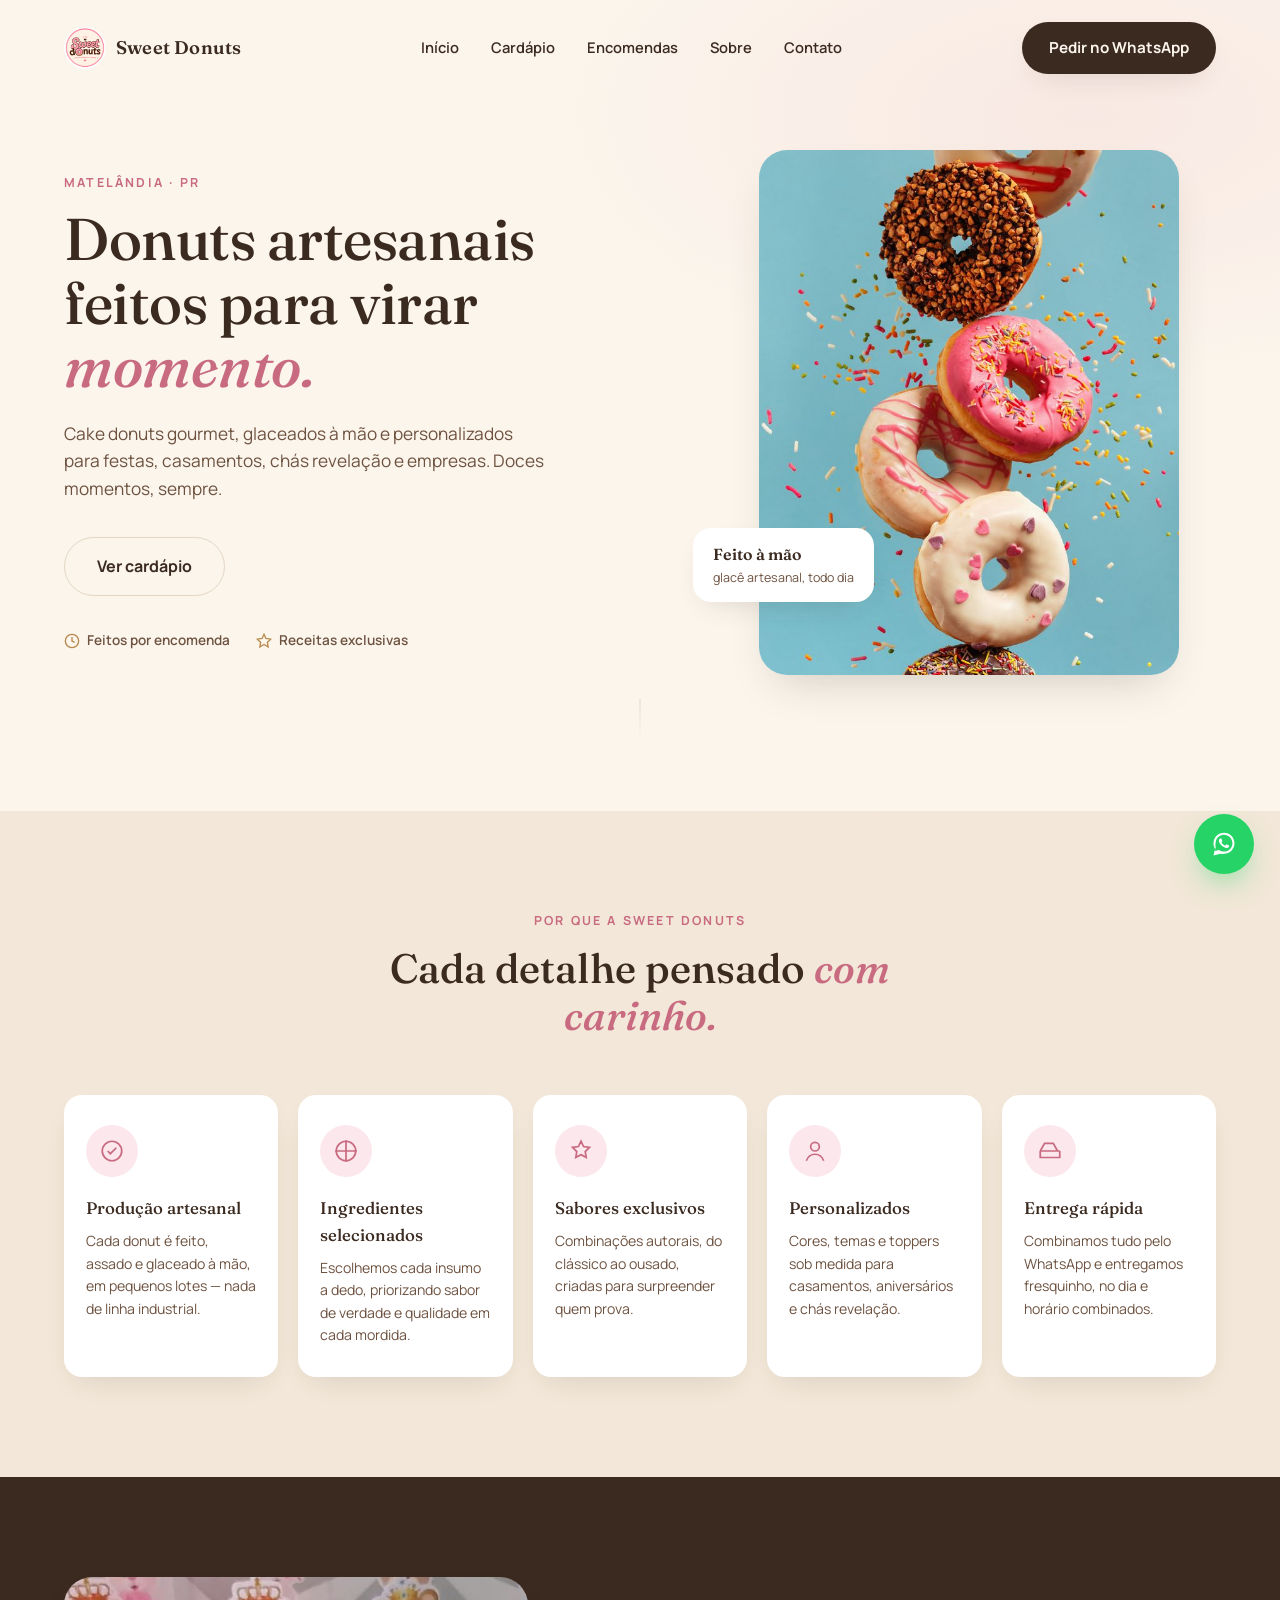
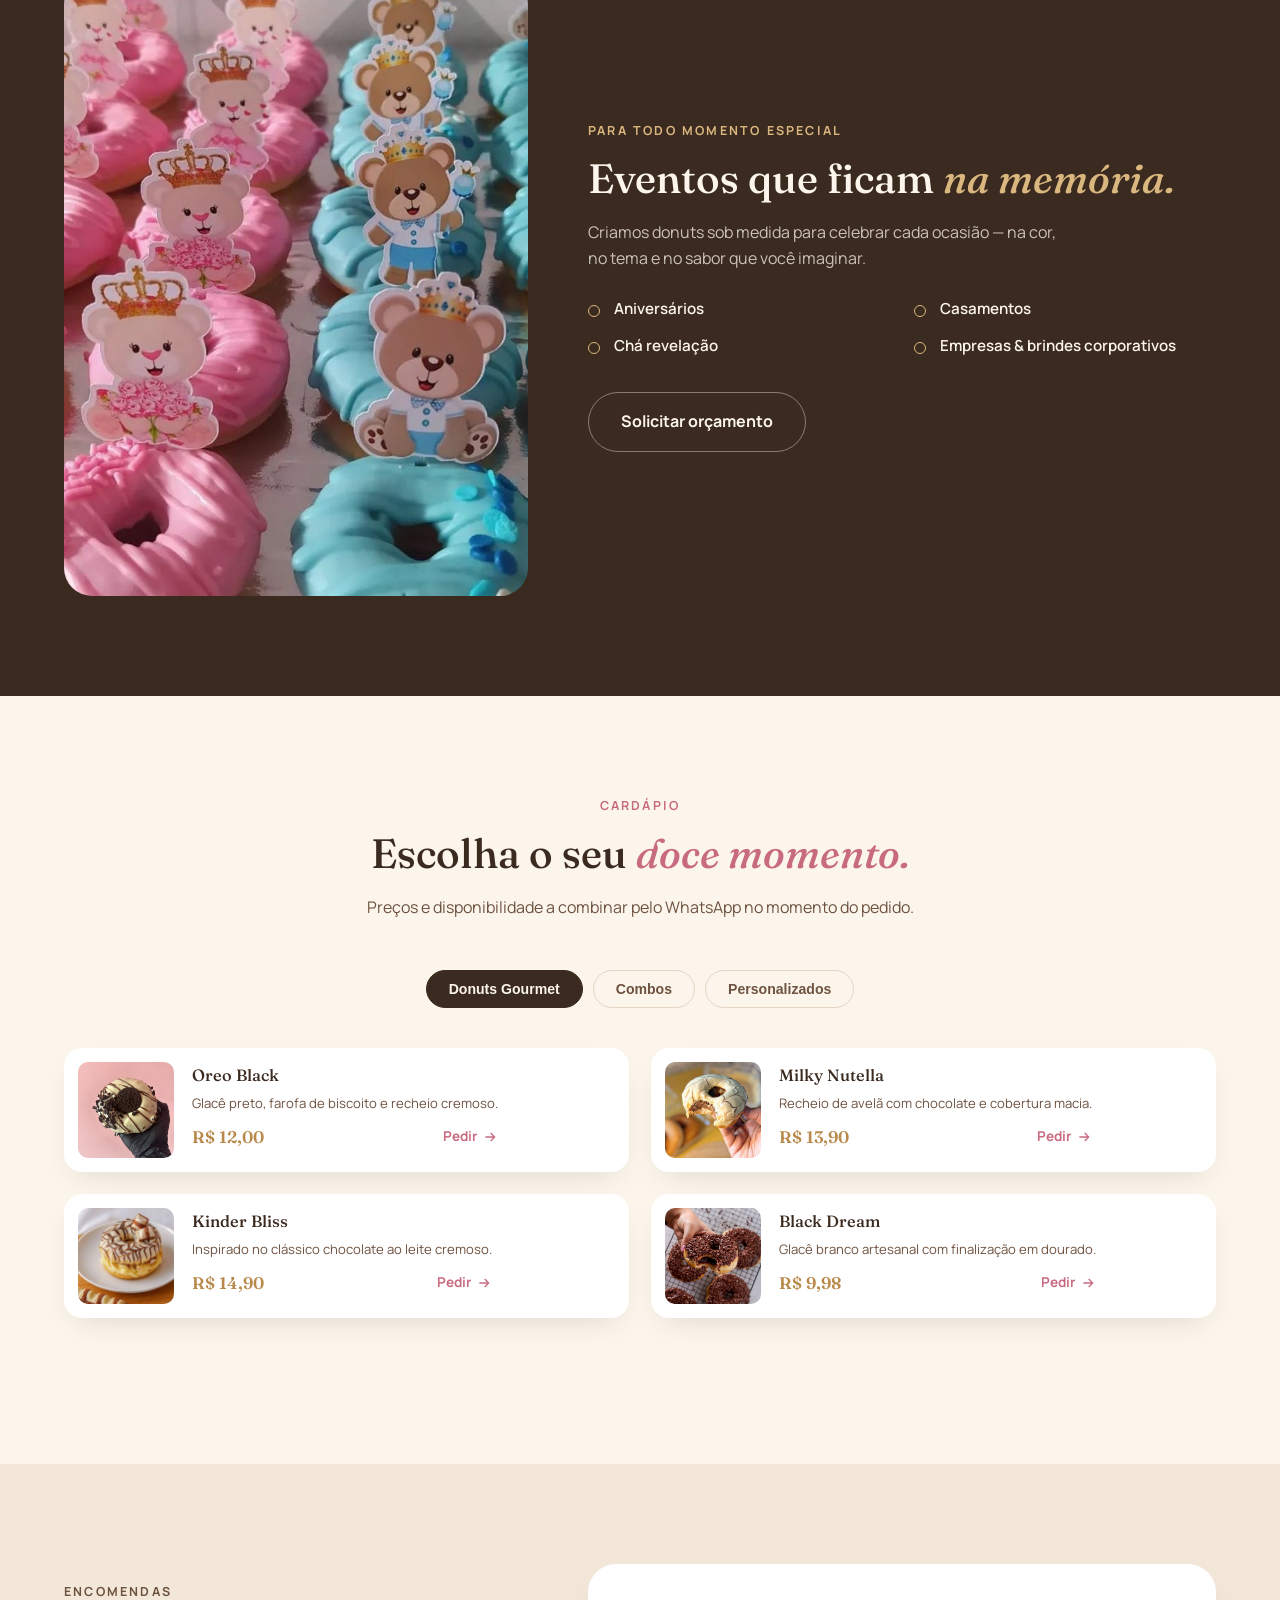
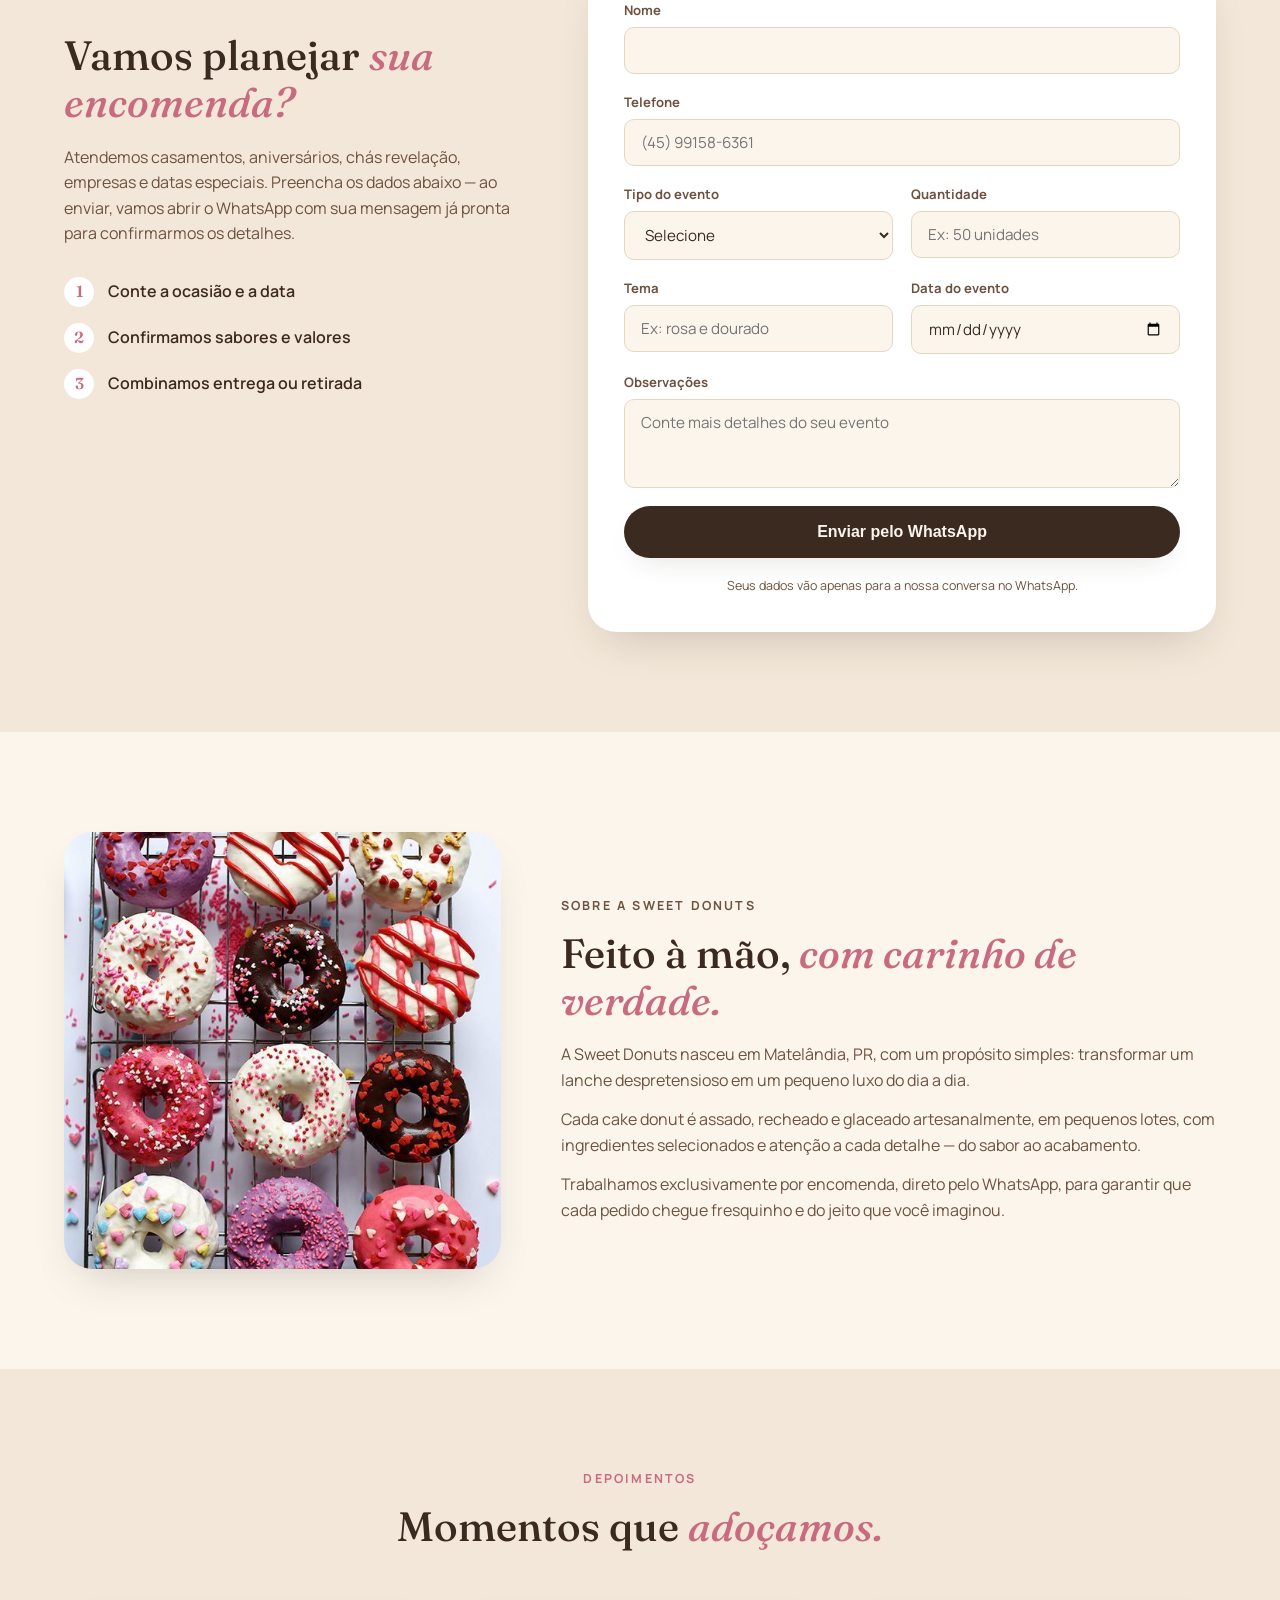
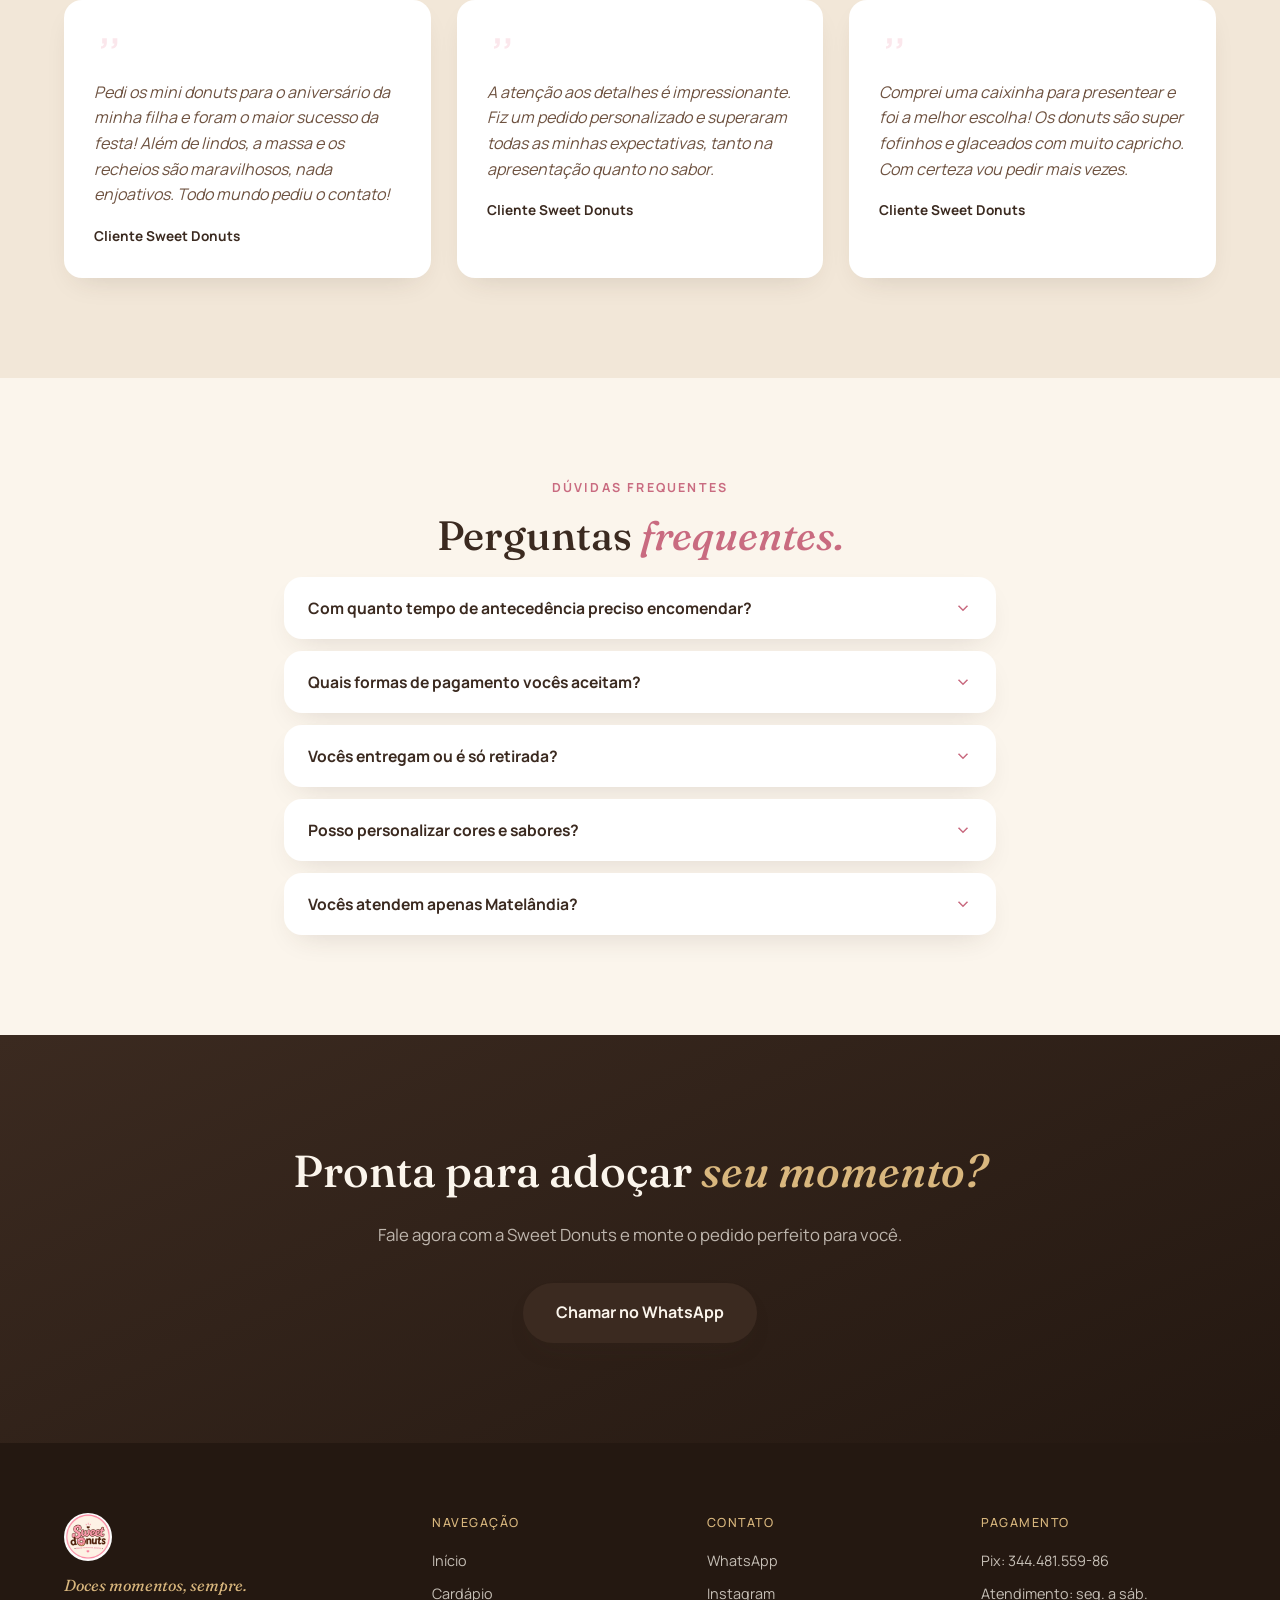
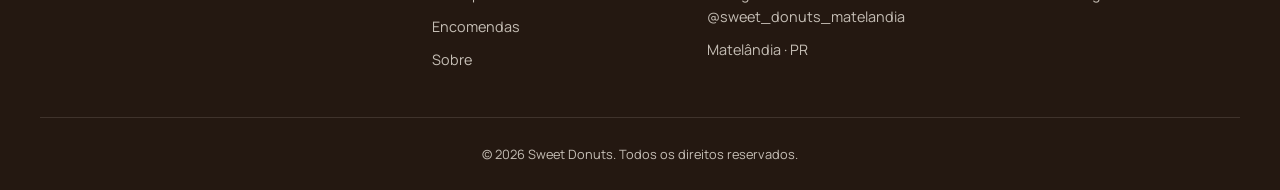
==== index.html @ 47b3ca5d "Update index.html" ====
<!DOCTYPE html>
<html lang="pt-BR">
<head>
<meta charset="UTF-8">
<meta name="viewport" content="width=device-width, initial-scale=1.0">
<title>Sweet Donuts — Cake Donuts Artesanais em Matelândia, PR</title>
<meta name="description" content="Cake donuts artesanais, gourmet e personalizados para festas, casamentos, chá revelação e empresas em Matelândia, PR. Peça pelo WhatsApp.">

<!-- Open Graph -->
<meta property="og:type" content="website">
<meta property="og:title" content="Sweet Donuts — Cake Donuts Artesanais">
<meta property="og:description" content="Donuts gourmet e personalizados para todos os momentos doces. Encomendas para festas, casamentos, chá revelação e empresas.">
<meta property="og:image" content="images/logo-sweet-donuts.png">
<meta property="og:locale" content="pt_BR">

<!-- Twitter Card -->
<meta name="twitter:card" content="summary_large_image">
<meta name="twitter:title" content="Sweet Donuts — Cake Donuts Artesanais">
<meta name="twitter:description" content="Donuts gourmet e personalizados para todos os momentos doces em Matelândia, PR.">
<meta name="twitter:image" content="images/logo-sweet-donuts.png">

<link rel="icon" type="image/png" href="images/logo-sweet-donuts.png">

<!-- Schema.org -->
<script type="application/ld+json">
{
  "@context": "https://schema.org",
  "@type": "Bakery",
  "name": "Sweet Donuts",
  "image": "images/logo-sweet-donuts.png",
  "description": "Cake donuts artesanais, gourmet e personalizados para festas, casamentos, chá revelação e empresas.",
  "address": {
    "@type": "PostalAddress",
    "addressLocality": "Matelândia",
    "addressRegion": "PR",
    "addressCountry": "BR"
  },
  "sameAs": ["https://www.instagram.com/sweet_donuts_matelandia"]
}
</script>

<link rel="preconnect" href="https://fonts.googleapis.com">
<link rel="preconnect" href="https://fonts.gstatic.com" crossorigin>
<link href="https://fonts.googleapis.com/css2?family=Fraunces:ital,opsz,wght@0,9..144,400;0,9..144,500;0,9..144,600;1,9..144,500&family=Manrope:wght@400;500;600;700;800&display=swap" rel="stylesheet">

<link rel="stylesheet" href="css/styles.css">
</head>
<body>

<!-- ============ TELA DE CARREGAMENTO ============ -->
<div id="loader" aria-hidden="true">
  <svg viewBox="0 0 100 100" width="64" height="64">
    <circle cx="50" cy="50" r="40" fill="none" stroke="#EADFCF" stroke-width="8"/>
    <circle id="loader-ring" cx="50" cy="50" r="40" fill="none" stroke="#C89A5B" stroke-width="8" stroke-linecap="round" stroke-dasharray="251" stroke-dashoffset="251"/>
  </svg>
</div>

<!-- ============ HEADER ============ -->
<header id="site-header" class="site-header">
  <div class="container header-inner">
    <a href="#inicio" class="brand" aria-label="Sweet Donuts — início">
      <img src="images/logo-sweet-donuts.png" alt="Sweet Donuts" class="brand-logo">
      <span class="brand-name">Sweet Donuts</span>
    </a>

    <nav class="nav-desktop" aria-label="Navegação principal">
      <a href="#inicio">Início</a>
      <a href="#cardapio">Cardápio</a>
      <a href="#encomendas">Encomendas</a>
      <a href="#sobre">Sobre</a>
      <a href="#contato">Contato</a>
    </nav>

    <a class="btn btn-primary btn-nav-cta" data-wa-cta="Olá! Vim pelo site e gostaria de fazer um pedido." target="_blank" rel="noopener">
      Pedir no WhatsApp
    </a>

    <button id="menu-toggle" class="menu-toggle" aria-expanded="false" aria-controls="nav-mobile" aria-label="Abrir menu">
      <span></span><span></span><span></span>
    </button>
  </div>

  <nav id="nav-mobile" class="nav-mobile" aria-label="Navegação móvel">
    <a href="#inicio">Início</a>
    <a href="#cardapio">Cardápio</a>
    <a href="#encomendas">Encomendas</a>
    <a href="#sobre">Sobre</a>
    <a href="#contato">Contato</a>
    <a class="btn btn-primary" data-wa-cta="Olá! Vim pelo site e gostaria de fazer um pedido." target="_blank" rel="noopener">Pedir no WhatsApp</a>
  </nav>
</header>

<main id="inicio">

  <!-- ============ HERO ============ -->
  <section class="hero">
    <div class="container hero-inner">
      <div class="hero-copy reveal">
        <p class="eyebrow">Matelândia · PR</p>
        <h1 class="hero-title">Donuts artesanais<br> feitos para virar <em>momento.</em></h1>
        <p class="hero-subtitle">Cake donuts gourmet, glaceados à mão e personalizados para festas, casamentos, chás revelação e empresas. Doces momentos, sempre.</p>
        <div class="hero-actions">
          <a class="btn btn-ghost btn-lg" href="#cardapio">Ver cardápio</a>
        </div>
        <div class="hero-badges">
          <span><svg width="16" height="16" viewBox="0 0 24 24" fill="none" stroke="currentColor" stroke-width="2"><circle cx="12" cy="12" r="10"/><path d="M12 6v6l4 2"/></svg> Feitos por encomenda</span>
          <span><svg width="16" height="16" viewBox="0 0 24 24" fill="none" stroke="currentColor" stroke-width="2"><path d="M12 2l2.9 6.26L22 9.27l-5 4.87L18.2 21 12 17.27 5.8 21 7 14.14 2 9.27l7.1-1.01z"/></svg> Receitas exclusivas</span>
        </div>
      </div>

      <div class="hero-media reveal">
        <div class="hero-blob"></div>
        <img src="images/home.png" alt="Cake donuts artesanais Sweet Donuts com glacê branco e detalhes dourados" class="hero-photo">
        <div class="hero-floating-card">
          <span class="hero-floating-title">Feito à mão</span>
          <span class="hero-floating-sub">glacê artesanal, todo dia</span>
        </div>
      </div>
    </div>
    <div class="scroll-cue" aria-hidden="true"><span></span></div>
  </section>

  <div class="drip-divider" aria-hidden="true"></div>

  <!-- ============ POR QUE ESCOLHER ============ -->
  <section class="section section-cream" aria-labelledby="porque-title">
    <div class="container">
      <p class="eyebrow center reveal">Por que a Sweet Donuts</p>
      <h2 id="porque-title" class="section-title center reveal">Cada detalhe pensado <em>com carinho.</em></h2>

      <div class="features-grid">
        <article class="feature-card reveal">
          <span class="feature-icon" aria-hidden="true">
            <svg width="26" height="26" viewBox="0 0 24 24" fill="none" stroke="currentColor" stroke-width="1.6"><path d="M3 12a9 9 0 1018 0 9 9 0 00-18 0z"/><path d="M8 12l2.5 2.5L16 9"/></svg>
          </span>
          <h3>Produção artesanal</h3>
          <p>Cada donut é feito, assado e glaceado à mão, em pequenos lotes — nada de linha industrial.</p>
        </article>

        <article class="feature-card reveal">
          <span class="feature-icon" aria-hidden="true">
            <svg width="26" height="26" viewBox="0 0 24 24" fill="none" stroke="currentColor" stroke-width="1.6"><path d="M12 2v20M2 12h20"/><circle cx="12" cy="12" r="9"/></svg>
          </span>
          <h3>Ingredientes selecionados</h3>
          <p>Escolhemos cada insumo a dedo, priorizando sabor de verdade e qualidade em cada mordida.</p>
        </article>

        <article class="feature-card reveal">
          <span class="feature-icon" aria-hidden="true">
            <svg width="26" height="26" viewBox="0 0 24 24" fill="none" stroke="currentColor" stroke-width="1.6"><path d="M12 3l2.4 4.9 5.4.8-3.9 3.8.9 5.4-4.8-2.5-4.8 2.5.9-5.4-3.9-3.8 5.4-.8z"/></svg>
          </span>
          <h3>Sabores exclusivos</h3>
          <p>Combinações autorais, do clássico ao ousado, criadas para surpreender quem prova.</p>
        </article>

        <article class="feature-card reveal">
          <span class="feature-icon" aria-hidden="true">
            <svg width="26" height="26" viewBox="0 0 24 24" fill="none" stroke="currentColor" stroke-width="1.6"><path d="M4 21c1.5-4 4-6 8-6s6.5 2 8 6"/><circle cx="12" cy="8" r="4"/></svg>
          </span>
          <h3>Personalizados</h3>
          <p>Cores, temas e toppers sob medida para casamentos, aniversários e chás revelação.</p>
        </article>

        <article class="feature-card reveal">
          <span class="feature-icon" aria-hidden="true">
            <svg width="26" height="26" viewBox="0 0 24 24" fill="none" stroke="currentColor" stroke-width="1.6"><path d="M3 12l4-7h8l4 7M3 12v6h18v-6M3 12h18"/></svg>
          </span>
          <h3>Entrega rápida</h3>
          <p>Combinamos tudo pelo WhatsApp e entregamos fresquinho, no dia e horário combinados.</p>
        </article>
      </div>
    </div>
  </section>

  <!-- ============ PRODUTOS DESTAQUE ============ -->

  <!-- ============ EVENTOS ============ -->
  <section class="section section-cacau" aria-labelledby="eventos-title">
    <div class="container eventos-inner">
      <div class="eventos-media reveal">
        <img src="images/eventos-cha-revelacao.jpg" alt="Mesa de donuts personalizados em tons rosa e azul para chá revelação" loading="lazy">
      </div>
      <div class="eventos-copy reveal">
        <p class="eyebrow eyebrow-light">Para todo momento especial</p>
        <h2 class="section-title title-light">Eventos que ficam <em>na memória.</em></h2>
        <p class="eventos-text">Criamos donuts sob medida para celebrar cada ocasião — na cor, no tema e no sabor que você imaginar.</p>

        <ul class="eventos-list">
          <li>Aniversários</li>
          <li>Casamentos</li>
          <li>Chá revelação</li>
          <li>Empresas &amp; brindes corporativos</li>
        </ul>

        <a href="#encomendas" class="btn btn-outline-light btn-lg">Solicitar orçamento</a>
      </div>
    </div>
  </section>

  <!-- ============ CARDÁPIO ============ -->
  <section id="cardapio" class="section" aria-labelledby="cardapio-title">
    <div class="container">
      <p class="eyebrow center reveal">Cardápio</p>
      <h2 id="cardapio-title" class="section-title center reveal">Escolha o seu <em>doce momento.</em></h2>
      <p class="section-lead center reveal">Preços e disponibilidade a combinar pelo WhatsApp no momento do pedido.</p>

      <div class="menu-tabs reveal" role="tablist" aria-label="Categorias do cardápio">
        <button class="menu-tab is-active" role="tab" aria-selected="true" data-tab="gourmet">Donuts Gourmet</button>
        <button class="menu-tab" role="tab" aria-selected="false" data-tab="combos">Combos</button>
        <button class="menu-tab" role="tab" aria-selected="false" data-tab="personalizados">Personalizados</button>
      </div>

      <div class="menu-panel is-active" data-panel="gourmet" role="tabpanel">
        <div class="menu-grid">
          <div class="menu-item reveal">
            <img src="images/oreoblack.png" alt="Donut Oreo Black" loading="lazy">
            <div class="menu-item-body">
              <h3>Oreo Black</h3>
              <p>Glacê preto, farofa de biscoito e recheio cremoso.</p>
              <div class="menu-item-footer">
                <span class="price">R$ 12,00</span>
                <a data-wa-cta="Olá! Gostaria de pedir: Oreo Black" target="_blank" rel="noopener" aria-label="Pedir Oreo Black pelo WhatsApp" class="icon-link">Pedir <svg width="16" height="16" viewBox="0 0 24 24" fill="none" stroke="currentColor" stroke-width="2"><path d="M5 12h14M13 6l6 6-6 6"/></svg></a>
              </div>
            </div>
          </div>

          <div class="menu-item reveal">
            <img src="images/milkynutella.png" alt="Donut Milky Nutella" loading="lazy">
            <div class="menu-item-body">
              <h3>Milky Nutella</h3>
              <p>Recheio de avelã com chocolate e cobertura macia.</p>
              <div class="menu-item-footer">
                <span class="price">R$ 13,90</span>
                <a data-wa-cta="Olá! Gostaria de pedir: Milky Nutella" target="_blank" rel="noopener" aria-label="Pedir Milky Nutella pelo WhatsApp" class="icon-link">Pedir <svg width="16" height="16" viewBox="0 0 24 24" fill="none" stroke="currentColor" stroke-width="2"><path d="M5 12h14M13 6l6 6-6 6"/></svg></a>
              </div>
            </div>
          </div>

          <div class="menu-item reveal">
            <img src="images/kinderbliss.png" alt="Donut Kinder Bliss" loading="lazy">
            <div class="menu-item-body">
              <h3>Kinder Bliss</h3>
              <p>Inspirado no clássico chocolate ao leite cremoso.</p>
              <div class="menu-item-footer">
                <span class="price">R$ 14,90</span>
                <a data-wa-cta="Olá! Gostaria de pedir: Kinder Bliss" target="_blank" rel="noopener" aria-label="Pedir Kinder Bliss pelo WhatsApp" class="icon-link">Pedir <svg width="16" height="16" viewBox="0 0 24 24" fill="none" stroke="currentColor" stroke-width="2"><path d="M5 12h14M13 6l6 6-6 6"/></svg></a>
              </div>
            </div>
          </div>

          <div class="menu-item reveal">
            <img src="images/blackdream.png" alt="Donut Black Dream" loading="lazy">
            <div class="menu-item-body">
              <h3>Black Dream</h3>
              <p>Glacê branco artesanal com finalização em dourado.</p>
              <div class="menu-item-footer">
                <span class="price">R$ 9,98</span>
                <a data-wa-cta="Olá! Gostaria de pedir: Black Dream" target="_blank" rel="noopener" aria-label="Pedir Black Dream pelo WhatsApp" class="icon-link">Pedir <svg width="16" height="16" viewBox="0 0 24 24" fill="none" stroke="currentColor" stroke-width="2"><path d="M5 12h14M13 6l6 6-6 6"/></svg></a>
              </div>
            </div>
          </div>
        </div>
      </div>

      <div class="menu-panel" data-panel="combos" role="tabpanel" hidden>
        <div class="menu-grid">
          <div class="menu-item reveal">
            <img src="images/" alt="Caixa com 6 mini donuts" loading="lazy">
            <div class="menu-item-body">
              <h3>Caixa 6 Mini</h3>
              <p>Seis mini donuts sortidos, ideal para presentear.</p>
              <div class="menu-item-footer">
                <span class="price">R$ 12,00</span>
                <a data-wa-cta="Olá! Gostaria de pedir: Caixa 6 Mini" target="_blank" rel="noopener" aria-label="Pedir Caixa 6 Mini pelo WhatsApp" class="icon-link">Pedir <svg width="16" height="16" viewBox="0 0 24 24" fill="none" stroke="currentColor" stroke-width="2"><path d="M5 12h14M13 6l6 6-6 6"/></svg></a>
              </div>
            </div>
          </div>

          <div class="menu-item reveal">
            <img src="images/" alt="Caixa com 8 mini donuts" loading="lazy">
            <div class="menu-item-body">
              <h3>Caixa 8 Mini</h3>
              <p>Oito mini donuts sortidos, para compartilhar.</p>
              <div class="menu-item-footer">
                <span class="price">R$ 17,90</span>
                <a data-wa-cta="Olá! Gostaria de pedir: Caixa 8 Mini" target="_blank" rel="noopener" aria-label="Pedir Caixa 8 Mini pelo WhatsApp" class="icon-link">Pedir <svg width="16" height="16" viewBox="0 0 24 24" fill="none" stroke="currentColor" stroke-width="2"><path d="M5 12h14M13 6l6 6-6 6"/></svg></a>
              </div>
            </div>
          </div>

          <div class="menu-item reveal">
            <img src="imagens/" alt="Caixa com 12 mini donuts" loading="lazy">
            <div class="menu-item-body">
              <h3>Caixa 12 Mini</h3>
              <p>Doze mini donuts sortidos, para festejar em grupo.</p>
              <div class="menu-item-footer">
                <span class="price">R$ 23,99</span>
                <a data-wa-cta="Olá! Gostaria de pedir: Caixa 12 Mini" target="_blank" rel="noopener" aria-label="Pedir Caixa 12 Mini pelo WhatsApp" class="icon-link">Pedir <svg width="16" height="16" viewBox="0 0 24 24" fill="none" stroke="currentColor" stroke-width="2"><path d="M5 12h14M13 6l6 6-6 6"/></svg></a>
              </div>
            </div>
          </div>

          <div class="menu-item reveal">
            <img src="images/" alt="Centro de mesa com 100 mini donuts" loading="lazy">
            <div class="menu-item-body">
              <h3>Centro com 100</h3>
              <p>Centro de mesa com 100 mini donuts, perfeito para festas grandes.</p>
              <div class="menu-item-footer">
                <span class="price">R$ 190,00</span>
                <a data-wa-cta="Olá! Gostaria de pedir: Centro com 100" target="_blank" rel="noopener" aria-label="Pedir Centro com 100 pelo WhatsApp" class="icon-link">Pedir <svg width="16" height="16" viewBox="0 0 24 24" fill="none" stroke="currentColor" stroke-width="2"><path d="M5 12h14M13 6l6 6-6 6"/></svg></a>
              </div>
            </div>
          </div>

          <div class="menu-item reveal">
            <img src="images/3nopalito" alt="Palito com 3 mini donuts" loading="lazy">
            <div class="menu-item-body">
              <h3>Palito com 3</h3>
              <p>Espeto com três mini donuts, ótimo para lembrancinhas.</p>
              <div class="menu-item-footer">
                <span class="price">R$ 10,00</span>
                <a data-wa-cta="Olá! Gostaria de pedir: Palito com 3" target="_blank" rel="noopener" aria-label="Pedir Palito com 3 pelo WhatsApp" class="icon-link">Pedir <svg width="16" height="16" viewBox="0 0 24 24" fill="none" stroke="currentColor" stroke-width="2"><path d="M5 12h14M13 6l6 6-6 6"/></svg></a>
              </div>
            </div>
          </div>
        </div>
      </div>

      <div class="menu-panel" data-panel="personalizados" role="tabpanel" hidden>
        <div class="personalizados-box reveal">
          <img src="images/personalisados.png" alt="Donuts personalizados em tons pastel com toppers temáticos" loading="lazy">
          <div>
            <h3>Cada tema, do seu jeito</h3>
            <p>Cores, toppers e combinações exclusivas para o seu evento — conte pra gente a ocasião e criamos uma proposta sob medida.</p>
            <a href="#encomendas" class="btn btn-primary">Montar minha encomenda</a>
          </div>
        </div>
      </div>
    </div>
  </section>

  <div class="drip-divider" aria-hidden="true"></div>

  <!-- ============ ENCOMENDAS ============ -->
  <section id="encomendas" class="section section-cream" aria-labelledby="encomendas-title">
    <div class="container encomendas-inner">
      <div class="encomendas-copy reveal">
        <p class="eyebrow">Encomendas</p>
        <h2 id="encomendas-title" class="section-title">Vamos planejar <em>sua encomenda?</em></h2>
        <p>Atendemos casamentos, aniversários, chás revelação, empresas e datas especiais. Preencha os dados abaixo — ao enviar, vamos abrir o WhatsApp com sua mensagem já pronta para confirmarmos os detalhes.</p>

        <ul class="encomendas-steps">
          <li><span>1</span> Conte a ocasião e a data</li>
          <li><span>2</span> Confirmamos sabores e valores</li>
          <li><span>3</span> Combinamos entrega ou retirada</li>
        </ul>
      </div>

      <form id="form-encomenda" class="order-form reveal" novalidate>
        <div class="form-row">
          <label for="f-nome">Nome</label>
          <input id="f-nome" name="nome" type="text" required autocomplete="name">
        </div>

        <div class="form-row">
          <label for="f-telefone">Telefone</label>
          <input id="f-telefone" name="telefone" type="tel" required autocomplete="tel" placeholder="(45) 99158-6361">
        </div>

        <div class="form-row-group">
          <div class="form-row">
            <label for="f-evento">Tipo do evento</label>
            <select id="f-evento" name="evento" required>
              <option value="" disabled selected>Selecione</option>
              <option>Aniversário</option>
              <option>Casamento</option>
              <option>Chá revelação</option>
              <option>Empresa</option>
              <option>Outro</option>
            </select>
          </div>
          <div class="form-row">
            <label for="f-quantidade">Quantidade</label>
            <input id="f-quantidade" name="quantidade" type="text" placeholder="Ex: 50 unidades">
          </div>
        </div>

        <div class="form-row-group">
          <div class="form-row">
            <label for="f-tema">Tema</label>
            <input id="f-tema" name="tema" type="text" placeholder="Ex: rosa e dourado">
          </div>
          <div class="form-row">
            <label for="f-data">Data do evento</label>
            <input id="f-data" name="data" type="date">
          </div>
        </div>

        <div class="form-row">
          <label for="f-obs">Observações</label>
          <textarea id="f-obs" name="obs" rows="3" placeholder="Conte mais detalhes do seu evento"></textarea>
        </div>

        <button type="submit" class="btn btn-primary btn-lg btn-block">Enviar pelo WhatsApp</button>
        <p class="form-note">Seus dados vão apenas para a nossa conversa no WhatsApp.</p>
      </form>
    </div>
  </section>

  <!-- ============ SOBRE ============ -->
  <section id="sobre" class="section" aria-labelledby="sobre-title">
    <div class="container sobre-inner">
      <div class="sobre-media reveal">
        <img src="images/back.png" alt="Mini donuts artesanais Sweet Donuts com glacê rosé" loading="lazy">
      </div>
      <div class="sobre-copy reveal">
        <p class="eyebrow">Sobre a Sweet Donuts</p>
        <h2 id="sobre-title" class="section-title">Feito à mão, <em>com carinho de verdade.</em></h2>
        <p>A Sweet Donuts nasceu em Matelândia, PR, com um propósito simples: transformar um lanche despretensioso em um pequeno luxo do dia a dia.</p>
        <p>Cada cake donut é assado, recheado e glaceado artesanalmente, em pequenos lotes, com ingredientes selecionados e atenção a cada detalhe — do sabor ao acabamento.</p>
        <p>Trabalhamos exclusivamente por encomenda, direto pelo WhatsApp, para garantir que cada pedido chegue fresquinho e do jeito que você imaginou.</p>
      </div>
    </div>
  </section>

  <!-- ============ DEPOIMENTOS ============ -->
  <section class="section section-cream" aria-labelledby="depo-title">
    <div class="container">
      <p class="eyebrow center reveal">Depoimentos</p>
      <h2 id="depo-title" class="section-title center reveal">Momentos que <em>adoçamos.</em></h2>

      <div class="testimonials-grid">
        <blockquote class="testimonial-card reveal">
          <svg class="quote-mark" width="28" height="28" viewBox="0 0 24 24" fill="currentColor" aria-hidden="true"><path d="M7 7h4v4c0 3-2 5-5 5v-2c1.5 0 2.5-1 2.5-2.5H7V7zm9 0h4v4c0 3-2 5-5 5v-2c1.5 0 2.5-1 2.5-2.5h-1.5V7z"/></svg>
          <p>Pedi os mini donuts para o aniversário da minha filha e foram o maior sucesso da festa! Além de lindos, a massa e os recheios são maravilhosos, nada enjoativos. Todo mundo pediu o contato!</p>
          <footer>Cliente Sweet Donuts</footer>
        </blockquote>
        <blockquote class="testimonial-card reveal">
          <svg class="quote-mark" width="28" height="28" viewBox="0 0 24 24" fill="currentColor" aria-hidden="true"><path d="M7 7h4v4c0 3-2 5-5 5v-2c1.5 0 2.5-1 2.5-2.5H7V7zm9 0h4v4c0 3-2 5-5 5v-2c1.5 0 2.5-1 2.5-2.5h-1.5V7z"/></svg>
          <p>A atenção aos detalhes é impressionante. Fiz um pedido personalizado e superaram todas as minhas expectativas, tanto na apresentação quanto no sabor.</p>
          <footer>Cliente Sweet Donuts</footer>
        </blockquote>
        <blockquote class="testimonial-card reveal">
          <svg class="quote-mark" width="28" height="28" viewBox="0 0 24 24" fill="currentColor" aria-hidden="true"><path d="M7 7h4v4c0 3-2 5-5 5v-2c1.5 0 2.5-1 2.5-2.5H7V7zm9 0h4v4c0 3-2 5-5 5v-2c1.5 0 2.5-1 2.5-2.5h-1.5V7z"/></svg>
          <p>Comprei uma caixinha para presentear e foi a melhor escolha! Os donuts são super fofinhos e glaceados com muito capricho. Com certeza vou pedir mais vezes.</p>
          <footer>Cliente Sweet Donuts</footer>
        </blockquote>
      </div>
      
    </div>
  </section>

  <!-- ============ FAQ ============ -->
  <section class="section" aria-labelledby="faq-title">
    <div class="container container-narrow">
      <p class="eyebrow center reveal">Dúvidas frequentes</p>
      <h2 id="faq-title" class="section-title center reveal">Perguntas <em>frequentes.</em></h2>

      <div class="faq-list reveal">
        <div class="faq-item">
          <button class="faq-question" aria-expanded="false">Com quanto tempo de antecedência preciso encomendar?
            <svg width="18" height="18" viewBox="0 0 24 24" fill="none" stroke="currentColor" stroke-width="2"><path d="M6 9l6 6 6-6"/></svg>
          </button>
          <div class="faq-answer"><p>Para pedidos do dia a dia, recomendamos ao menos 2 dias de antecedência. Para eventos maiores, como casamentos e festas, quanto antes melhor.</p></div>
        </div>
        <div class="faq-item">
          <button class="faq-question" aria-expanded="false">Quais formas de pagamento vocês aceitam?
            <svg width="18" height="18" viewBox="0 0 24 24" fill="none" stroke="currentColor" stroke-width="2"><path d="M6 9l6 6 6-6"/></svg>
          </button>
          <div class="faq-answer"><p>Trabalhamos com Pix e outras formas combinadas diretamente pelo WhatsApp no momento do pedido.</p></div>
        </div>
        <div class="faq-item">
          <button class="faq-question" aria-expanded="false">Vocês entregam ou é só retirada?
            <svg width="18" height="18" viewBox="0 0 24 24" fill="none" stroke="currentColor" stroke-width="2"><path d="M6 9l6 6 6-6"/></svg>
          </button>
          <div class="faq-answer"><p>Combinamos entrega ou retirada conforme a região e a data — é só chamar no WhatsApp para verificarmos a disponibilidade.</p></div>
        </div>
        <div class="faq-item">
          <button class="faq-question" aria-expanded="false">Posso personalizar cores e sabores?
            <svg width="18" height="18" viewBox="0 0 24 24" fill="none" stroke="currentColor" stroke-width="2"><path d="M6 9l6 6 6-6"/></svg>
          </button>
          <div class="faq-answer"><p>Sim! Personalizamos cores, temas e combinações de sabores para o seu evento — conte pra gente a ideia e montamos uma proposta.</p></div>
        </div>
        <div class="faq-item">
          <button class="faq-question" aria-expanded="false">Vocês atendem apenas Matelândia?
            <svg width="18" height="18" viewBox="0 0 24 24" fill="none" stroke="currentColor" stroke-width="2"><path d="M6 9l6 6 6-6"/></svg>
          </button>
          <div class="faq-answer"><p>Nossa sede é em Matelândia, PR, e atendemos também cidades próximas — confirme com a gente pelo WhatsApp.</p></div>
        </div>
      </div>
    </div>
  </section>

  <!-- ============ CTA FINAL ============ -->
  <section class="cta-final">
    <div class="container cta-final-inner reveal">
      <h2>Pronta para adoçar <em>seu momento?</em></h2>
      <p>Fale agora com a Sweet Donuts e monte o pedido perfeito para você.</p>
      <a class="btn btn-primary btn-lg" data-wa-cta="Olá! Gostaria de fazer um pedido de donuts." target="_blank" rel="noopener">Chamar no WhatsApp</a>
    </div>
  </section>

</main>

<!-- ============ FOOTER ============ -->
<footer id="contato" class="site-footer">
  <div class="container footer-inner">
    <div class="footer-brand">
      <img src="images/logo-sweet-donuts.png" alt="Sweet Donuts" class="footer-logo">
      <p>Doces momentos, sempre.</p>
    </div>

    <div class="footer-col">
      <h3>Navegação</h3>
      <a href="#inicio">Início</a>
      <a href="#cardapio">Cardápio</a>
      <a href="#encomendas">Encomendas</a>
      <a href="#sobre">Sobre</a>
    </div>

    <div class="footer-col">
      <h3>Contato</h3>
      <a data-wa-cta="Olá! Vim pelo site da Sweet Donuts." target="_blank" rel="noopener">WhatsApp</a>
      <a href="https://www.instagram.com/sweet_donuts_matelandia" target="_blank" rel="noopener">Instagram @sweet_donuts_matelandia</a>
      <span>Matelândia · PR</span>
    </div>

    <div class="footer-col">
      <h3>Pagamento</h3>
      <span>Pix: 344.481.559-86</span>
      <span>Atendimento: seg. a sáb.</span>
    </div>
  </div>

  <div class="container footer-bottom">
    <span>© <span id="year"></span> Sweet Donuts. Todos os direitos reservados.</span>
  </div>
</footer>

<!-- ============ WHATSAPP FLUTUANTE ============ -->
<a id="wa-float" class="wa-float" data-wa-cta="Olá! Vim pelo site e gostaria de fazer um pedido." target="_blank" rel="noopener" aria-label="Falar no WhatsApp">
  <svg width="28" height="28" viewBox="0 0 32 32" fill="currentColor"><path d="M16.02 3C9.4 3 4 8.36 4 15c0 2.34.66 4.52 1.8 6.38L4 29l7.86-1.76A11.9 11.9 0 0016.02 27C22.64 27 28 21.64 28 15S22.64 3 16.02 3zm0 21.6c-1.98 0-3.86-.53-5.48-1.46l-.39-.23-4.63 1.04 1.06-4.5-.25-.4A9.55 9.55 0 016.4 15c0-5.3 4.3-9.6 9.62-9.6 5.3 0 9.6 4.3 9.6 9.6s-4.3 9.6-9.6 9.6zm5.28-7.19c-.29-.15-1.7-.84-1.96-.93-.26-.1-.46-.15-.65.14-.19.29-.75.93-.92 1.13-.17.19-.34.22-.63.07-.29-.15-1.22-.45-2.32-1.43-.86-.76-1.44-1.71-1.61-2-.17-.29-.02-.45.13-.6.13-.13.29-.34.44-.51.15-.17.19-.29.29-.48.1-.19.05-.36-.02-.51-.07-.15-.65-1.57-.9-2.15-.24-.57-.48-.5-.65-.5-.17 0-.36-.02-.55-.02s-.51.07-.78.36c-.26.29-1.02 1-1.02 2.44s1.04 2.83 1.19 3.02c.15.19 2.05 3.13 4.97 4.39.69.3 1.23.48 1.65.61.69.22 1.32.19 1.82.11.55-.08 1.7-.7 1.94-1.37.24-.67.24-1.24.17-1.37-.07-.12-.26-.19-.55-.34z"/></svg>
</a>

<script src="js/main.js" defer></script>
</body>
</html>
---- css/styles.css ----
/* =========================================================
   SWEET DONUTS — DESIGN TOKENS
   Cor: cream #FBF5EC · cacau #3B2A20 · rosé #E58DA0 · gold #B8894B
   Tipo: Fraunces (display) + Manrope (corpo)
   ========================================================= */

:root {
  --cream:        #FBF5EC;
  --cream-deep:   #F2E7D8;
  --white:        #FFFFFF;
  --cacau:        #3B2A20;
  --cacau-soft:   #6E5240;
  --cacau-line:   #E4D6C3;
  --rose:         #E58DA0;
  --rose-deep:    #C96B80;
  --rose-tint:    #FBE7EC;
  --gold:         #B8894B;
  --gold-soft:    #D9B77E;

  --font-display: 'Fraunces', serif;
  --font-body:    'Manrope', sans-serif;

  --radius-lg: 28px;
  --radius-md: 18px;
  --radius-sm: 10px;

  --shadow-soft: 0 20px 45px -20px rgba(59, 42, 32, 0.25);
  --shadow-card: 0 12px 30px -14px rgba(59, 42, 32, 0.18);

  --ease: cubic-bezier(.16,1,.3,1);
}

* { box-sizing: border-box; }
html { scroll-behavior: smooth; }
@media (prefers-reduced-motion: reduce) {
  html { scroll-behavior: auto; }
  * { animation-duration: 0.001ms !important; animation-iteration-count: 1 !important; transition-duration: 0.001ms !important; }
}

body {
  margin: 0;
  font-family: var(--font-body);
  background: var(--cream);
  color: var(--cacau);
  line-height: 1.6;
  -webkit-font-smoothing: antialiased;
}

img { max-width: 100%; display: block; }

a { color: inherit; text-decoration: none; }

h1, h2, h3 { font-family: var(--font-display); font-weight: 500; margin: 0; color: var(--cacau); }
em { font-style: italic; color: var(--rose-deep); }

p { margin: 0; }

.container {
  max-width: 1200px;
  margin: 0 auto;
  padding: 0 24px;
}
.container-narrow { max-width: 760px; }

:focus-visible {
  outline: 2px solid var(--gold);
  outline-offset: 3px;
  border-radius: 4px;
}

/* ============ LOADER ============ */
#loader {
  position: fixed; inset: 0; z-index: 9999;
  background: var(--cream);
  display: flex; align-items: center; justify-content: center;
  transition: opacity .6s var(--ease), visibility .6s var(--ease);
}
#loader.is-hidden { opacity: 0; visibility: hidden; pointer-events: none; }
#loader-ring { transform-origin: center; transform: rotate(-90deg); transition: stroke-dashoffset 1s var(--ease); }

/* ============ BUTTONS ============ */
.btn {
  display: inline-flex; align-items: center; justify-content: center; gap: 8px;
  padding: 13px 26px;
  border-radius: 999px;
  font-weight: 700;
  font-size: 0.95rem;
  border: 1px solid transparent;
  cursor: pointer;
  transition: transform .35s var(--ease), box-shadow .35s var(--ease), background .35s var(--ease), color .35s var(--ease);
  white-space: nowrap;
}
.btn-primary {
  background: var(--cacau);
  color: var(--cream);
  box-shadow: var(--shadow-card);
}
.btn-primary:hover { transform: translateY(-2px); box-shadow: 0 16px 30px -12px rgba(59,42,32,.4); background: #2c1f16; }
.btn-ghost {
  background: transparent;
  color: var(--cacau);
  border-color: var(--cacau-line);
}
.btn-ghost:hover { border-color: var(--cacau); transform: translateY(-2px); }
.btn-outline-light {
  background: transparent;
  color: var(--cream);
  border-color: rgba(251,245,236,.4);
}
.btn-outline-light:hover { background: rgba(251,245,236,.1); transform: translateY(-2px); }
.btn-lg { padding: 16px 32px; font-size: 1rem; }
.btn-sm { padding: 9px 18px; font-size: 0.85rem; }
.btn-block { width: 100%; }

.link-underline {
  font-weight: 700;
  font-size: 0.9rem;
  position: relative;
  padding-bottom: 2px;
  background-image: linear-gradient(currentColor, currentColor);
  background-size: 0% 1px;
  background-position: left bottom;
  background-repeat: no-repeat;
  transition: background-size .4s var(--ease);
}
.link-underline:hover { background-size: 100% 1px; }

/* ============ HEADER ============ */
.site-header {
  position: fixed; top: 0; left: 0; right: 0; z-index: 500;
  padding: 22px 0;
  transition: background .45s var(--ease), padding .45s var(--ease), box-shadow .45s var(--ease);
}
.site-header.is-scrolled {
  background: rgba(251,245,236,.88);
  backdrop-filter: blur(14px);
  -webkit-backdrop-filter: blur(14px);
  padding: 12px 0;
  box-shadow: 0 8px 30px -18px rgba(59,42,32,.35);
}
.header-inner { display: flex; align-items: center; justify-content: space-between; gap: 24px; }
.brand { display: flex; align-items: center; gap: 10px; }
.brand-logo { width: 42px; height: 42px; border-radius: 50%; transition: transform .4s var(--ease); }
.brand:hover .brand-logo { transform: rotate(-8deg) scale(1.05); }
.brand-name { font-family: var(--font-display); font-size: 1.15rem; font-weight: 600; letter-spacing: .2px; }

.nav-desktop { display: flex; gap: 32px; font-weight: 600; font-size: 0.92rem; }
.nav-desktop a { position: relative; padding: 4px 0; }
.nav-desktop a::after {
  content: ''; position: absolute; left: 0; bottom: 0; height: 1.5px; width: 0;
  background: var(--rose-deep); transition: width .35s var(--ease);
}
.nav-desktop a:hover::after { width: 100%; }

.btn-nav-cta { display: inline-flex; }

.menu-toggle {
  display: none; flex-direction: column; gap: 5px; background: none; border: none; cursor: pointer; padding: 6px;
}
.menu-toggle span { width: 24px; height: 2px; background: var(--cacau); transition: transform .3s var(--ease), opacity .3s var(--ease); }
.menu-toggle[aria-expanded="true"] span:nth-child(1) { transform: translateY(7px) rotate(45deg); }
.menu-toggle[aria-expanded="true"] span:nth-child(2) { opacity: 0; }
.menu-toggle[aria-expanded="true"] span:nth-child(3) { transform: translateY(-7px) rotate(-45deg); }

.nav-mobile {
  display: none; flex-direction: column; gap: 4px;
  background: var(--cream); padding: 10px 24px 20px;
  border-top: 1px solid var(--cacau-line);
  font-weight: 600;
}
.nav-mobile.is-open { display: flex; }
.nav-mobile a { padding: 10px 0; border-bottom: 1px solid var(--cacau-line); }
.nav-mobile .btn { margin-top: 12px; }

/* ============ HERO ============ */
.hero {
  position: relative;
  padding: 150px 0 90px;
  overflow: hidden;
  background:
    radial-gradient(60% 50% at 85% 15%, rgba(229,141,160,.12), transparent 70%),
    var(--cream);
}
.hero-inner {
  display: grid;
  grid-template-columns: 1.1fr 0.9fr;
  gap: 56px;
  align-items: center;
}
.eyebrow {
  font-size: 0.78rem; font-weight: 700; letter-spacing: 2.2px; text-transform: uppercase;
  color: var(--rose-deep); margin-bottom: 14px; display: block;
}
.eyebrow-light { color: var(--gold-soft); }
.eyebrow.center { text-align: center; }

.hero-title {
  font-size: clamp(2.4rem, 4.6vw, 3.7rem);
  line-height: 1.08;
  letter-spacing: -0.5px;
  margin-bottom: 22px;
}
.hero-subtitle {
  font-size: 1.08rem;
  color: var(--cacau-soft);
  max-width: 480px;
  margin-bottom: 34px;
}
.hero-actions { display: flex; gap: 16px; flex-wrap: wrap; margin-bottom: 34px; }
.hero-badges { display: flex; gap: 26px; flex-wrap: wrap; font-size: 0.85rem; font-weight: 600; color: var(--cacau-soft); }
.hero-badges span { display: inline-flex; align-items: center; gap: 7px; }
.hero-badges svg { color: var(--gold); flex-shrink: 0; }

.hero-media { position: relative; display: flex; justify-content: center; }
.hero-blob {
  position: absolute; inset: 6% 8%;
  background: linear-gradient(160deg, var(--rose-tint), var(--cream-deep));
  border-radius: 45% 55% 60% 40% / 55% 45% 55% 45%;
  z-index: 0;
  animation: blobMove 14s ease-in-out infinite;
}
@keyframes blobMove {
  0%, 100% { border-radius: 45% 55% 60% 40% / 55% 45% 55% 45%; }
  50% { border-radius: 55% 45% 45% 55% / 45% 55% 45% 55%; }
}
.hero-photo {
  position: relative; z-index: 1;
  width: 100%; max-width: 420px;
  border-radius: var(--radius-lg);
  box-shadow: var(--shadow-soft);
  aspect-ratio: 4/5;
  object-fit: cover;
}
.hero-floating-card {
  position: absolute; z-index: 2; bottom: 14%; left: -6%;
  background: var(--white);
  padding: 14px 20px;
  border-radius: var(--radius-md);
  box-shadow: var(--shadow-card);
  display: flex; flex-direction: column;
  animation: floatCard 5s ease-in-out infinite;
}
@keyframes floatCard { 0%,100% { transform: translateY(0);} 50% { transform: translateY(-10px);} }
.hero-floating-title { font-family: var(--font-display); font-weight: 600; font-size: 1rem; }
.hero-floating-sub { font-size: 0.78rem; color: var(--cacau-soft); }

.scroll-cue { position: absolute; bottom: 26px; left: 50%; transform: translateX(-50%); }
.scroll-cue span {
  display: block; width: 1px; height: 40px;
  background: linear-gradient(var(--cacau-line), transparent);
  position: relative; overflow: hidden;
}
.scroll-cue span::after {
  content: ''; position: absolute; top: -40px; left: 0; width: 1px; height: 40px;
  background: var(--rose-deep); animation: cueMove 2.2s ease-in-out infinite;
}
@keyframes cueMove { 0% { top: -40px; } 100% { top: 40px; } }

/* ============ DRIP DIVIDER (assinatura visual) ============ */
.drip-divider {
  height: 46px;
  width: 100%;
  background: var(--cream);
  -webkit-mask-image: url("data:image/svg+xml,%3Csvg xmlns='http://www.w3.org/2000/svg' viewBox='0 0 1200 46' preserveAspectRatio='none'%3E%3Cpath d='M0 0h1200v10c-20 0-20 20-40 20s-20-14-40-14-20 26-40 26-20-10-40-10-20 16-40 16-20-20-40-20-20 30-40 30-20-12-40-12-20 8-40 8-20-24-40-24-20 18-40 18-20-6-40-6-20 14-40 14-20-22-40-22-20 10-40 10-20-16-40-16-20 22-40 22-20-8-40-8-20 6-40 6-20-18-40-18-20 24-40 24-20-8-40-8-20 12-40 12-20-30-40-30-20 20-40 20-20-16-40-16-20 10-40 10-20-26-40-26-20 14-40 14-20-20-40-20V0z'/%3E%3C/svg%3E");
  mask-image: url("data:image/svg+xml,%3Csvg xmlns='http://www.w3.org/2000/svg' viewBox='0 0 1200 46' preserveAspectRatio='none'%3E%3Cpath d='M0 0h1200v10c-20 0-20 20-40 20s-20-14-40-14-20 26-40 26-20-10-40-10-20 16-40 16-20-20-40-20-20 30-40 30-20-12-40-12-20 8-40 8-20-24-40-24-20 18-40 18-20-6-40-6-20 14-40 14-20-22-40-22-20 10-40 10-20-16-40-16-20 22-40 22-20-8-40-8-20 6-40 6-20-18-40-18-20 24-40 24-20-8-40-8-20 12-40 12-20-30-40-30-20 20-40 20-20-16-40-16-20 10-40 10-20-26-40-26-20 14-40 14-20-20-40-20V0z'/%3E%3C/svg%3E");
  -webkit-mask-size: 100% 100%;
  mask-size: 100% 100%;
  transform: translateY(-1px);
}
.drip-divider-flip { transform: scaleY(-1) translateY(1px); }

/* ============ SECTIONS ============ */
.section { padding: 100px 0; }
.section-cream { background: var(--cream-deep); }
.section-cacau { background: var(--cacau); }

.section-title { font-size: clamp(1.9rem, 3.2vw, 2.6rem); line-height: 1.15; margin-bottom: 18px; }
.section-title.center { text-align: center; margin-left: auto; margin-right: auto; max-width: 640px; }
.title-light { color: var(--cream); }
.title-light em { color: var(--gold-soft); }
.section-lead { color: var(--cacau-soft); max-width: 560px; margin: 0 auto 50px; text-align: center; }
.section-head { display: flex; justify-content: space-between; align-items: flex-end; gap: 24px; margin-bottom: 46px; flex-wrap: wrap; }

/* ============ FEATURES ============ */
.features-grid {
  margin-top: 56px;
  display: grid;
  grid-template-columns: repeat(5, 1fr);
  gap: 20px;
}
.feature-card {
  background: var(--white);
  border-radius: var(--radius-md);
  padding: 30px 22px;
  box-shadow: var(--shadow-card);
  transition: transform .4s var(--ease), box-shadow .4s var(--ease);
}
.feature-card:hover { transform: translateY(-6px); box-shadow: 0 22px 40px -18px rgba(59,42,32,.28); }
.feature-icon {
  display: inline-flex; align-items: center; justify-content: center;
  width: 52px; height: 52px; border-radius: 50%;
  background: var(--rose-tint); color: var(--rose-deep);
  margin-bottom: 18px;
}
.feature-card h3 { font-size: 1.05rem; margin-bottom: 8px; }
.feature-card p { font-size: 0.88rem; color: var(--cacau-soft); }

/* ============ PRODUCTS ============ */
.products-grid { display: grid; grid-template-columns: repeat(3, 1fr); gap: 28px; }
.product-card {
  background: var(--white); border-radius: var(--radius-lg); overflow: hidden;
  box-shadow: var(--shadow-card);
  transition: transform .45s var(--ease), box-shadow .45s var(--ease);
}
.product-card:hover { transform: translateY(-8px); box-shadow: 0 26px 46px -20px rgba(59,42,32,.3); }
.product-media { aspect-ratio: 4/3; overflow: hidden; }
.product-media img { width: 100%; height: 100%; object-fit: cover; transition: transform .6s var(--ease); }
.product-card:hover .product-media img { transform: scale(1.08); }
.product-body { padding: 24px; }
.product-body h3 { font-size: 1.2rem; margin-bottom: 8px; }
.product-body p { font-size: 0.88rem; color: var(--cacau-soft); margin-bottom: 20px; min-height: 40px; }
.product-footer { display: flex; align-items: center; justify-content: space-between; gap: 12px; }
.price { font-family: var(--font-display); font-weight: 600; color: var(--gold); font-size: 1.05rem; }

/* ============ EVENTOS ============ */
.eventos-inner { display: grid; grid-template-columns: 0.85fr 1.15fr; gap: 60px; align-items: center; }
.eventos-media img { border-radius: var(--radius-lg); box-shadow: var(--shadow-soft); aspect-ratio: 3/4; object-fit: cover; }
.eventos-copy { color: var(--cream); }
.eventos-text { color: rgba(251,245,236,.75); margin-bottom: 26px; max-width: 480px; }
.eventos-list { list-style: none; padding: 0; margin: 0 0 34px; display: grid; grid-template-columns: 1fr 1fr; gap: 12px 24px; }
.eventos-list li { position: relative; padding-left: 26px; font-weight: 600; font-size: 0.95rem; }
.eventos-list li::before {
  content: ''; position: absolute; left: 0; top: 8px; width: 10px; height: 10px;
  border: 1.5px solid var(--gold-soft); border-radius: 50%;
}

/* ============ CARDÁPIO ============ */
.menu-tabs { display: flex; justify-content: center; gap: 10px; margin-bottom: 40px; flex-wrap: wrap; }
.menu-tab {
  background: transparent; border: 1px solid var(--cacau-line); color: var(--cacau-soft);
  padding: 10px 22px; border-radius: 999px; font-weight: 700; font-size: 0.88rem; cursor: pointer;
  transition: all .35s var(--ease);
}
.menu-tab.is-active, .menu-tab:hover { background: var(--cacau); color: var(--cream); border-color: var(--cacau); }
.menu-panel { display: none; }
.menu-panel.is-active { display: block; }
.menu-grid { display: grid; grid-template-columns: repeat(2, 1fr); gap: 22px; }
.menu-item { display: flex; gap: 18px; background: var(--white); border-radius: var(--radius-md); padding: 14px; box-shadow: var(--shadow-card); transition: transform .35s var(--ease); }
.menu-item:hover { transform: translateY(-4px); }
.menu-item img { width: 96px; height: 96px; border-radius: var(--radius-sm); object-fit: cover; flex-shrink: 0; }
.menu-item-body h3 { font-size: 1.02rem; margin-bottom: 4px; }
.menu-item-body p { font-size: 0.82rem; color: var(--cacau-soft); margin-bottom: 10px; }
.menu-item-footer { display: flex; align-items: center; justify-content: space-between; gap: 10px; }
.icon-link { display: inline-flex; align-items: center; gap: 5px; font-weight: 700; font-size: 0.85rem; color: var(--rose-deep); }
.icon-link svg { transition: transform .3s var(--ease); }
.icon-link:hover svg { transform: translateX(4px); }

.personalizados-box {
  display: grid; grid-template-columns: 0.9fr 1.1fr; gap: 36px; align-items: center;
  background: var(--white); border-radius: var(--radius-lg); padding: 20px; box-shadow: var(--shadow-card);
}
.personalizados-box img { border-radius: var(--radius-md); aspect-ratio: 1/1; object-fit: cover; }
.personalizados-box h3 { font-size: 1.4rem; margin-bottom: 12px; }
.personalizados-box p { color: var(--cacau-soft); margin-bottom: 22px; }

/* ============ ENCOMENDAS ============ */
.encomendas-inner { display: grid; grid-template-columns: 0.85fr 1.15fr; gap: 60px; align-items: flex-start; }
.encomendas-copy p { color: var(--cacau-soft); margin: 18px 0 30px; }
.encomendas-steps { list-style: none; padding: 0; margin: 0; display: flex; flex-direction: column; gap: 16px; }
.encomendas-steps li { display: flex; align-items: center; gap: 14px; font-weight: 600; }
.encomendas-steps span {
  width: 30px; height: 30px; border-radius: 50%; background: var(--white); color: var(--rose-deep);
  display: inline-flex; align-items: center; justify-content: center; font-family: var(--font-display); flex-shrink: 0;
  box-shadow: var(--shadow-card);
}

.order-form {
  background: var(--white); border-radius: var(--radius-lg); padding: 36px;
  box-shadow: var(--shadow-soft); display: flex; flex-direction: column; gap: 18px;
}
.form-row { display: flex; flex-direction: column; gap: 6px; }
.form-row-group { display: grid; grid-template-columns: 1fr 1fr; gap: 18px; }
.order-form label { font-size: 0.82rem; font-weight: 700; color: var(--cacau-soft); }
.order-form input, .order-form select, .order-form textarea {
  font-family: var(--font-body); font-size: 0.95rem; color: var(--cacau);
  padding: 12px 16px; border-radius: var(--radius-sm); border: 1px solid var(--cacau-line);
  background: var(--cream); transition: border-color .3s var(--ease), box-shadow .3s var(--ease);
}
.order-form input:focus, .order-form select:focus, .order-form textarea:focus {
  border-color: var(--rose-deep); box-shadow: 0 0 0 3px var(--rose-tint); outline: none;
}
.form-note { font-size: 0.78rem; color: var(--cacau-soft); text-align: center; }

/* ============ SOBRE ============ */
.sobre-inner { display: grid; grid-template-columns: 0.8fr 1.2fr; gap: 60px; align-items: center; }
.sobre-media img { border-radius: var(--radius-lg); box-shadow: var(--shadow-soft); aspect-ratio: 1/1; object-fit: cover; }
.sobre-copy p { color: var(--cacau-soft); margin-top: 18px; }
.sobre-copy p + p { margin-top: 14px; }

/* ============ TESTIMONIALS ============ */
.testimonials-grid { display: grid; grid-template-columns: repeat(3, 1fr); gap: 26px; margin-top: 50px; }
.testimonial-card {
  margin: 0; background: var(--white); border-radius: var(--radius-md); padding: 30px;
  box-shadow: var(--shadow-card); font-style: italic; color: var(--cacau-soft);
}
.quote-mark { color: var(--rose-tint); margin-bottom: 14px; }
.testimonial-card footer { margin-top: 18px; font-style: normal; font-weight: 700; color: var(--cacau); font-size: 0.85rem; }
.testimonials-hint { margin-top: 26px; font-size: 0.78rem; color: var(--cacau-soft); opacity: .8; }

/* ============ FAQ ============ */
.faq-list { display: flex; flex-direction: column; gap: 12px; }
.faq-item { background: var(--white); border-radius: var(--radius-md); box-shadow: var(--shadow-card); overflow: hidden; }
.faq-question {
  width: 100%; text-align: left; background: none; border: none; cursor: pointer;
  padding: 20px 24px; font-family: var(--font-body); font-weight: 700; font-size: 0.98rem; color: var(--cacau);
  display: flex; align-items: center; justify-content: space-between; gap: 16px;
}
.faq-question svg { transition: transform .35s var(--ease); flex-shrink: 0; color: var(--rose-deep); }
.faq-question[aria-expanded="true"] svg { transform: rotate(180deg); }
.faq-answer { max-height: 0; overflow: hidden; transition: max-height .4s var(--ease); }
.faq-answer p { padding: 0 24px 20px; color: var(--cacau-soft); font-size: 0.92rem; }

/* ============ CTA FINAL ============ */
.cta-final {
  background: linear-gradient(155deg, var(--cacau), #241811);
  padding: 100px 0;
  text-align: center;
}
.cta-final h2 { color: var(--cream); font-size: clamp(2rem, 3.6vw, 2.8rem); margin-bottom: 16px; }
.cta-final h2 em { color: var(--gold-soft); }
.cta-final p { color: rgba(251,245,236,.7); margin-bottom: 34px; font-size: 1.05rem; }

/* ============ FOOTER ============ */
.site-footer { background: #241811; color: rgba(251,245,236,.75); padding: 70px 0 26px; }
.footer-inner { display: grid; grid-template-columns: 1.4fr 1fr 1fr 1fr; gap: 40px; padding-bottom: 46px; border-bottom: 1px solid rgba(251,245,236,.12); }
.footer-brand { display: flex; flex-direction: column; gap: 12px; }
.footer-logo { width: 48px; height: 48px; border-radius: 50%; }
.footer-brand p { font-family: var(--font-display); font-style: italic; color: var(--gold-soft); }
.footer-col { display: flex; flex-direction: column; gap: 10px; font-size: 0.9rem; }
.footer-col h3 { font-family: var(--font-body); font-size: 0.78rem; text-transform: uppercase; letter-spacing: 1.5px; color: var(--gold-soft); margin-bottom: 6px; }
.footer-col a:hover { color: var(--cream); }
.footer-bottom { padding-top: 26px; font-size: 0.8rem; text-align: center; }

/* ============ WHATSAPP FLUTUANTE ============ */
.wa-float {
  position: fixed; bottom: 26px; right: 26px; z-index: 400;
  width: 60px; height: 60px; border-radius: 50%;
  background: #25D366; color: white;
  display: flex; align-items: center; justify-content: center;
  box-shadow: 0 14px 30px -10px rgba(37,211,102,.6);
  animation: waPulse 2.8s ease-in-out infinite;
  transition: transform .3s var(--ease);
}
.wa-float:hover { transform: scale(1.08); }
@keyframes waPulse {
  0%, 100% { box-shadow: 0 14px 30px -10px rgba(37,211,102,.6); }
  50% { box-shadow: 0 14px 30px -6px rgba(37,211,102,.85), 0 0 0 8px rgba(37,211,102,.12); }
}

/* ============ SCROLL REVEAL ============ */
.reveal { opacity: 0; transform: translateY(28px); transition: opacity .8s var(--ease), transform .8s var(--ease); }
.reveal.is-visible { opacity: 1; transform: translateY(0); }

/* ============ RESPONSIVE ============ */
@media (max-width: 1024px) {
  .features-grid { grid-template-columns: repeat(3, 1fr); }
  .products-grid { grid-template-columns: repeat(2, 1fr); }
  .testimonials-grid { grid-template-columns: 1fr 1fr; }
}

@media (max-width: 860px) {
  .nav-desktop, .btn-nav-cta { display: none; }
  .menu-toggle { display: flex; }
  .hero-inner { grid-template-columns: 1fr; }
  .hero { padding-top: 130px; }
  .hero-media { order: -1; margin-bottom: 10px; }
  .hero-floating-card { left: 6%; bottom: -6%; }
  .eventos-inner, .encomendas-inner, .sobre-inner { grid-template-columns: 1fr; }
  .eventos-media { order: -1; }
  .personalizados-box { grid-template-columns: 1fr; }
  .features-grid { grid-template-columns: repeat(2, 1fr); }
  .footer-inner { grid-template-columns: 1fr 1fr; }
}

@media (max-width: 640px) {
  .section { padding: 72px 0; }
  .features-grid { grid-template-columns: 1fr 1fr; }
  .products-grid { grid-template-columns: 1fr; }
  .menu-grid { grid-template-columns: 1fr; }
  .testimonials-grid { grid-template-columns: 1fr; }
  .form-row-group { grid-template-columns: 1fr; }
  .footer-inner { grid-template-columns: 1fr; }
  .eventos-list { grid-template-columns: 1fr; }
  .hero-badges { flex-direction: column; gap: 10px; }
}
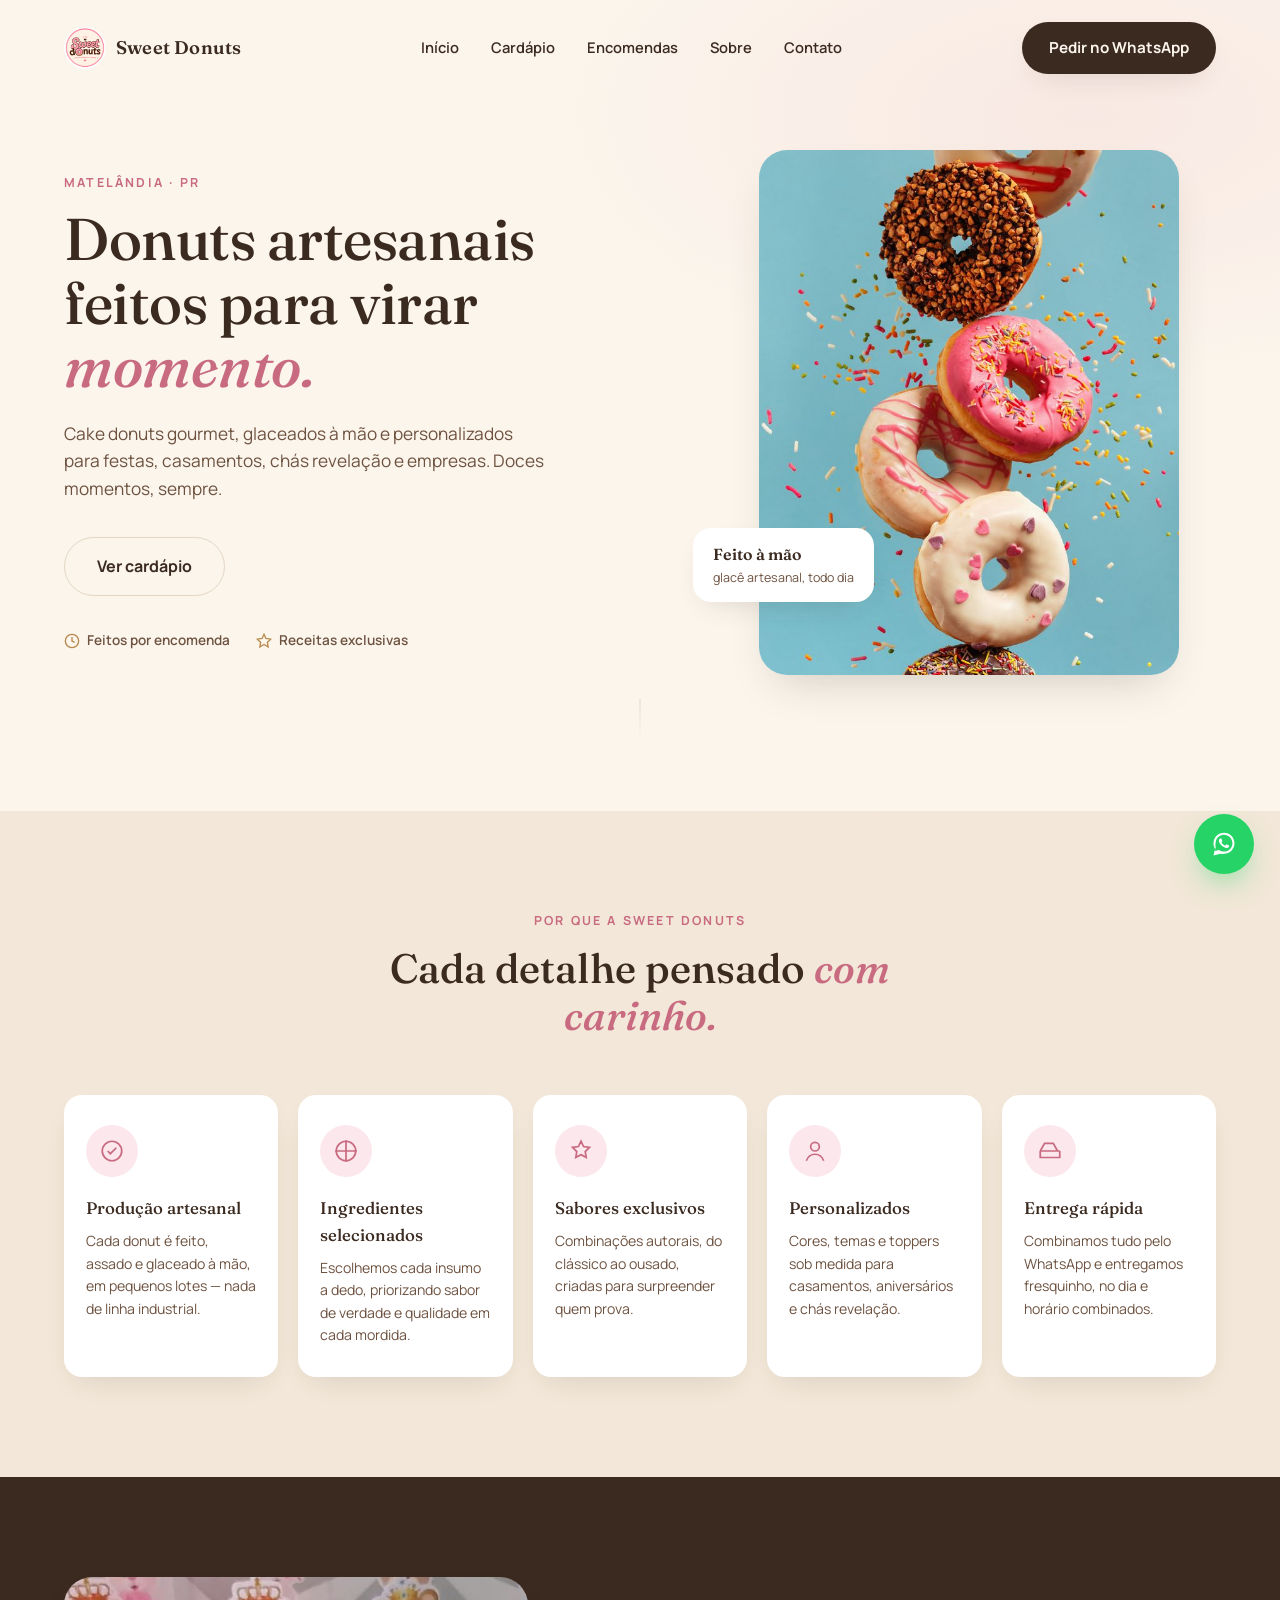
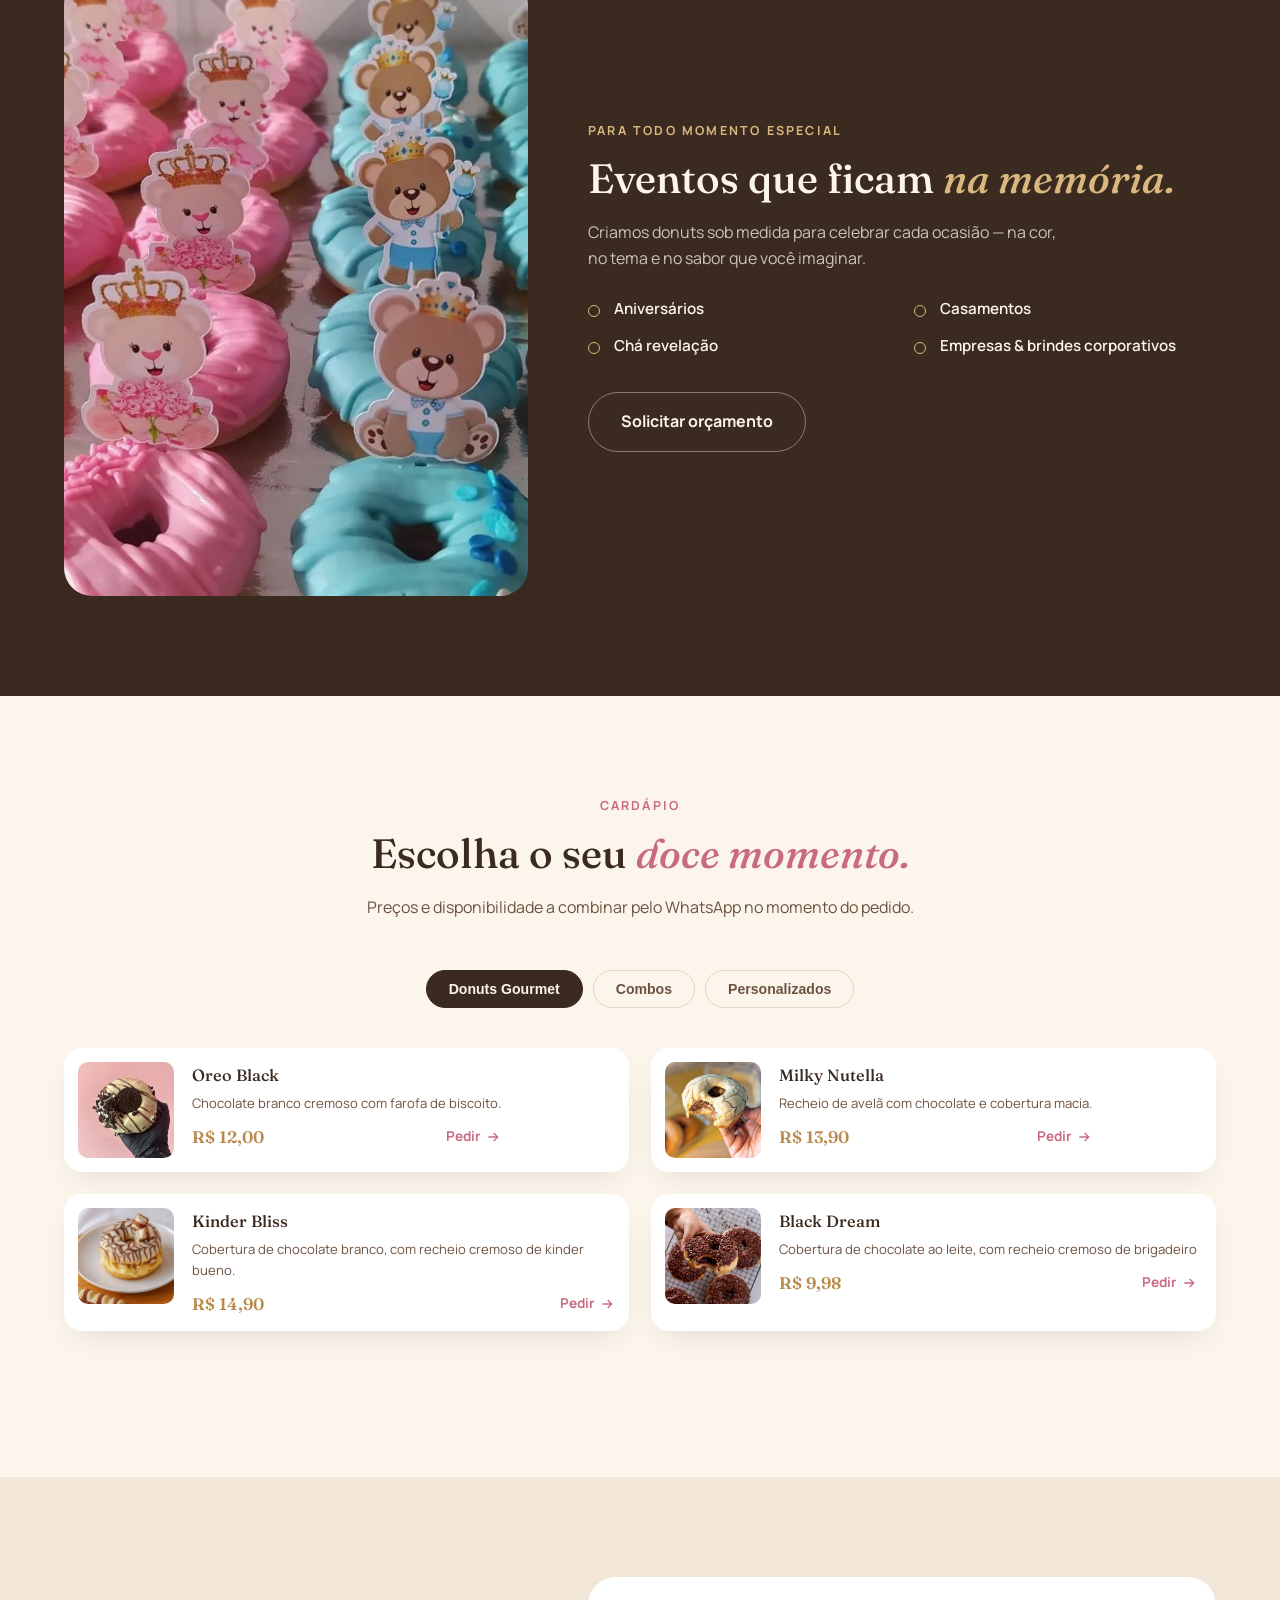
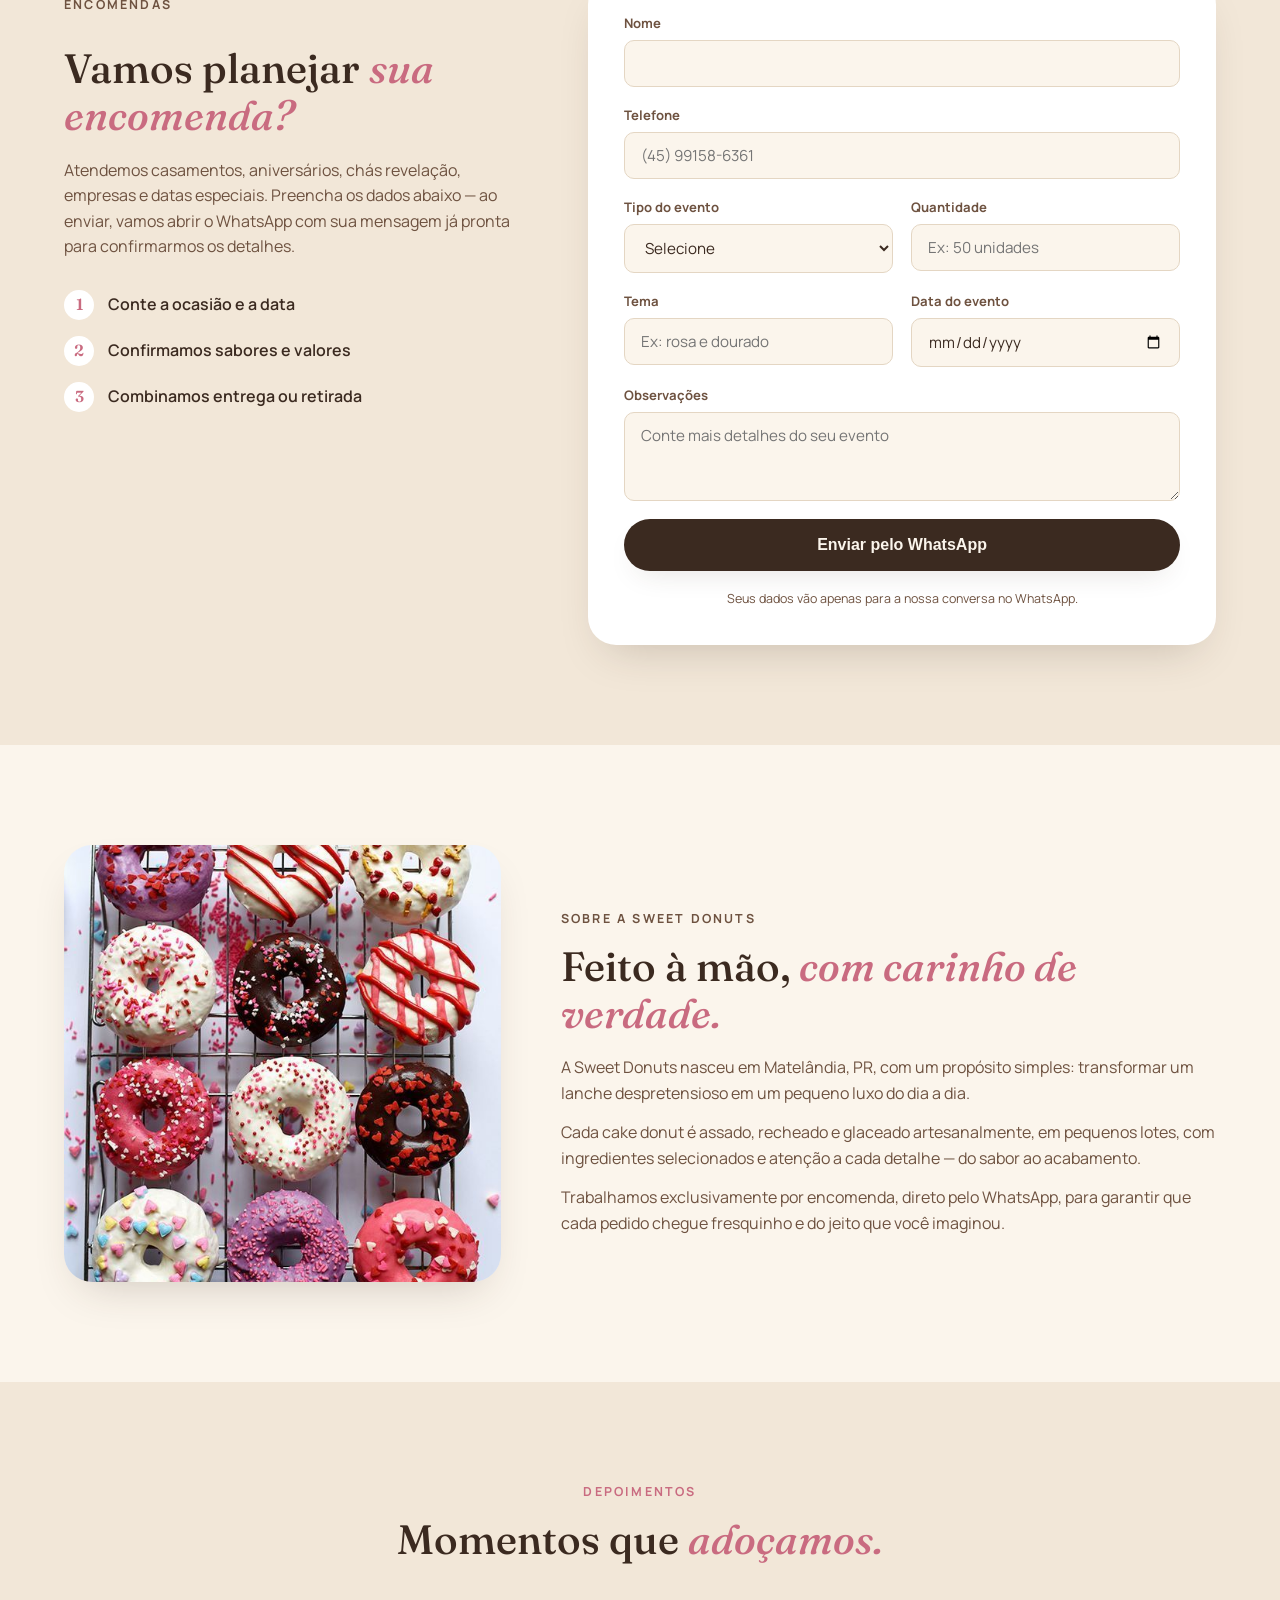
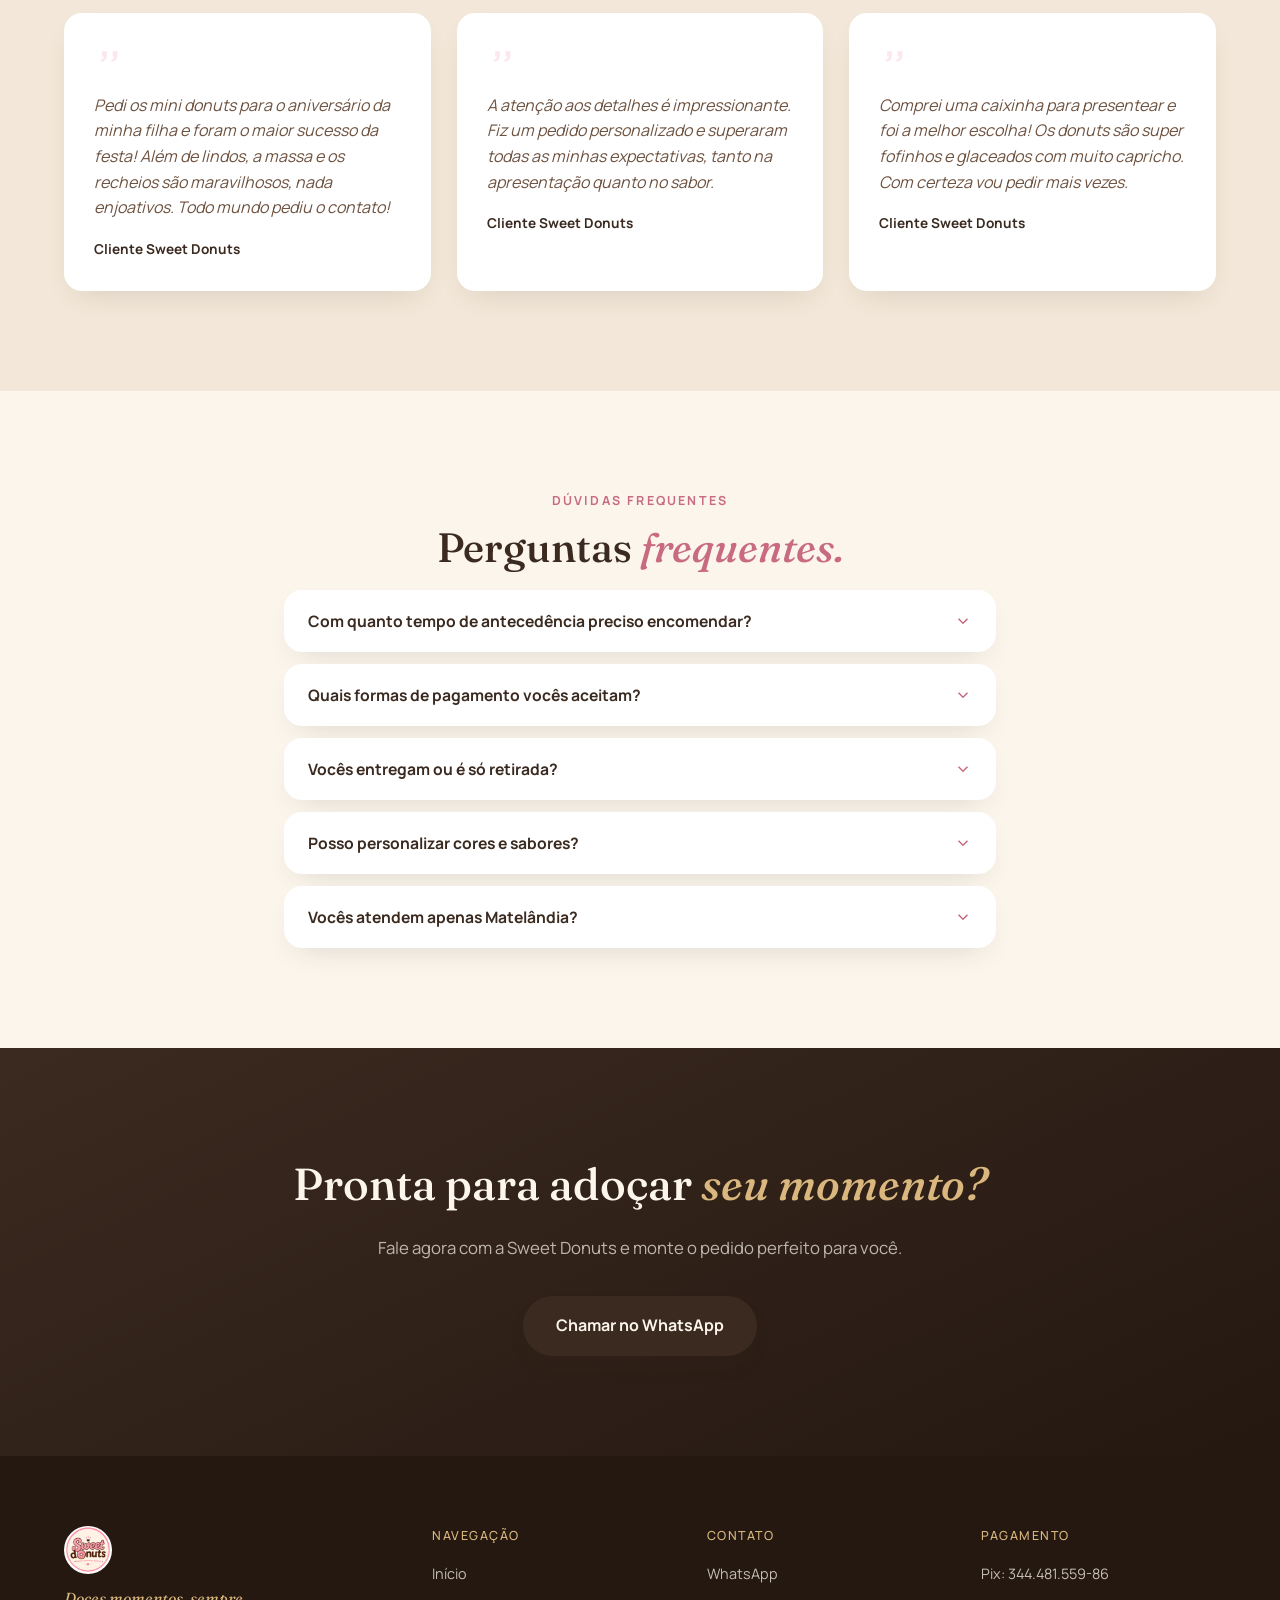
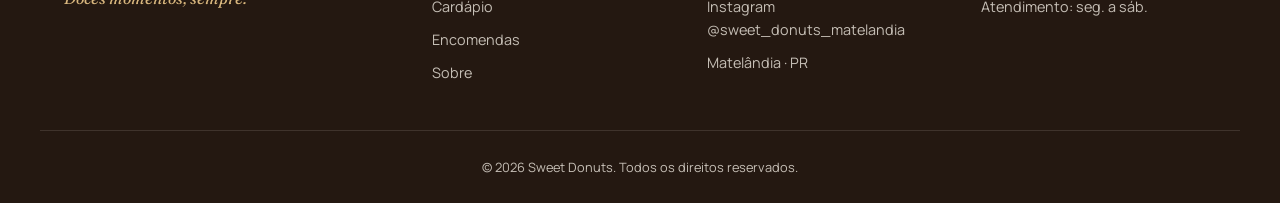
==== commit c04b7829: "Update index.html" ====
--- a/index.html
+++ b/index.html
@@ -216,7 +216,7 @@
             <img src="images/oreoblack.png" alt="Donut Oreo Black" loading="lazy">
             <div class="menu-item-body">
               <h3>Oreo Black</h3>
-              <p>Glacê preto, farofa de biscoito e recheio cremoso.</p>
+              <p>Chocolate branco cremoso com farofa de biscoito.</p>
               <div class="menu-item-footer">
                 <span class="price">R$ 12,00</span>
                 <a data-wa-cta="Olá! Gostaria de pedir: Oreo Black" target="_blank" rel="noopener" aria-label="Pedir Oreo Black pelo WhatsApp" class="icon-link">Pedir <svg width="16" height="16" viewBox="0 0 24 24" fill="none" stroke="currentColor" stroke-width="2"><path d="M5 12h14M13 6l6 6-6 6"/></svg></a>
@@ -240,7 +240,7 @@
             <img src="images/kinderbliss.png" alt="Donut Kinder Bliss" loading="lazy">
             <div class="menu-item-body">
               <h3>Kinder Bliss</h3>
-              <p>Inspirado no clássico chocolate ao leite cremoso.</p>
+              <p>Cobertura de chocolate branco, com recheio cremoso de kinder bueno.</p>
               <div class="menu-item-footer">
                 <span class="price">R$ 14,90</span>
                 <a data-wa-cta="Olá! Gostaria de pedir: Kinder Bliss" target="_blank" rel="noopener" aria-label="Pedir Kinder Bliss pelo WhatsApp" class="icon-link">Pedir <svg width="16" height="16" viewBox="0 0 24 24" fill="none" stroke="currentColor" stroke-width="2"><path d="M5 12h14M13 6l6 6-6 6"/></svg></a>
@@ -252,7 +252,7 @@
             <img src="images/blackdream.png" alt="Donut Black Dream" loading="lazy">
             <div class="menu-item-body">
               <h3>Black Dream</h3>
-              <p>Glacê branco artesanal com finalização em dourado.</p>
+              <p>Cobertura de chocolate ao leite, com recheio cremoso de brigadeiro</p>
               <div class="menu-item-footer">
                 <span class="price">R$ 9,98</span>
                 <a data-wa-cta="Olá! Gostaria de pedir: Black Dream" target="_blank" rel="noopener" aria-label="Pedir Black Dream pelo WhatsApp" class="icon-link">Pedir <svg width="16" height="16" viewBox="0 0 24 24" fill="none" stroke="currentColor" stroke-width="2"><path d="M5 12h14M13 6l6 6-6 6"/></svg></a>
@@ -303,8 +303,8 @@
           <div class="menu-item reveal">
             <img src="images/" alt="Centro de mesa com 100 mini donuts" loading="lazy">
             <div class="menu-item-body">
-              <h3>Centro com 100</h3>
-              <p>Centro de mesa com 100 mini donuts, perfeito para festas grandes.</p>
+              <h3>Cento com 100</h3>
+              <p>Centro com 100 mini donuts, perfeito para festas grandes.</p>
               <div class="menu-item-footer">
                 <span class="price">R$ 190,00</span>
                 <a data-wa-cta="Olá! Gostaria de pedir: Centro com 100" target="_blank" rel="noopener" aria-label="Pedir Centro com 100 pelo WhatsApp" class="icon-link">Pedir <svg width="16" height="16" viewBox="0 0 24 24" fill="none" stroke="currentColor" stroke-width="2"><path d="M5 12h14M13 6l6 6-6 6"/></svg></a>
